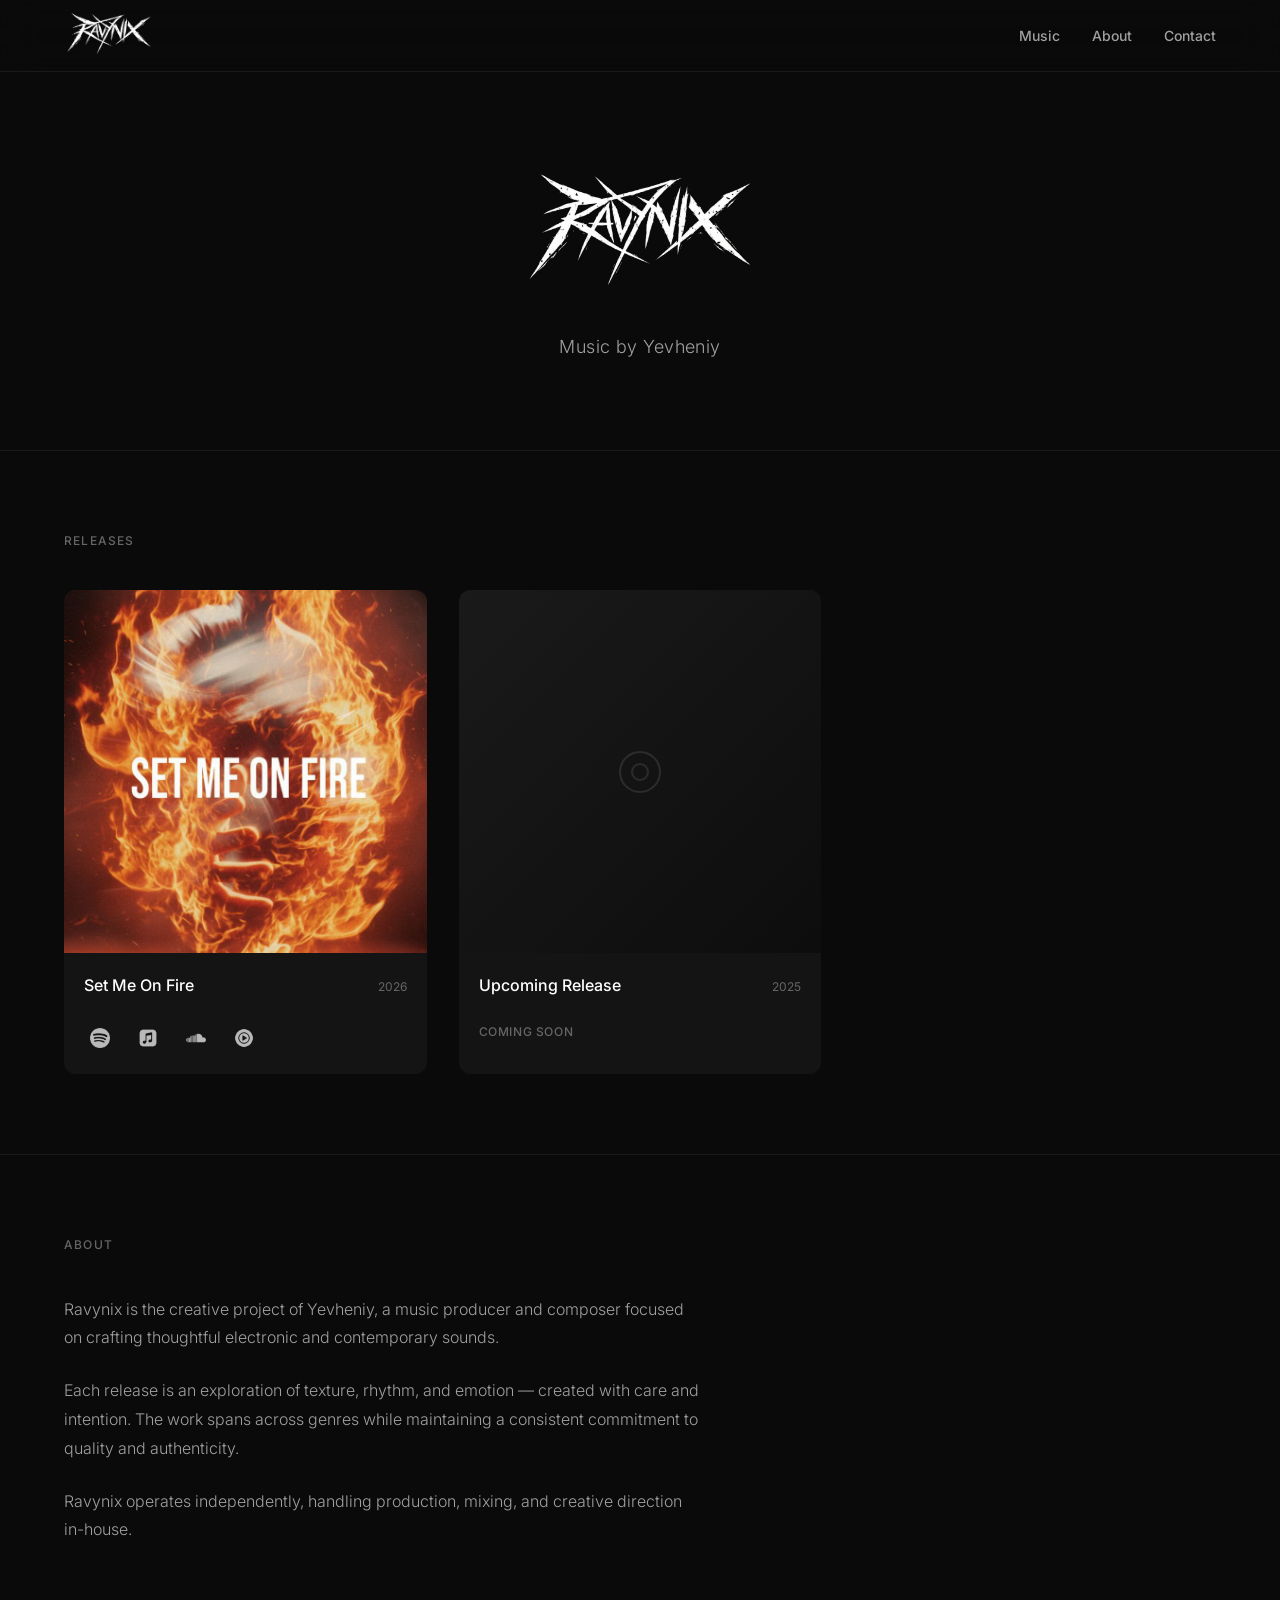
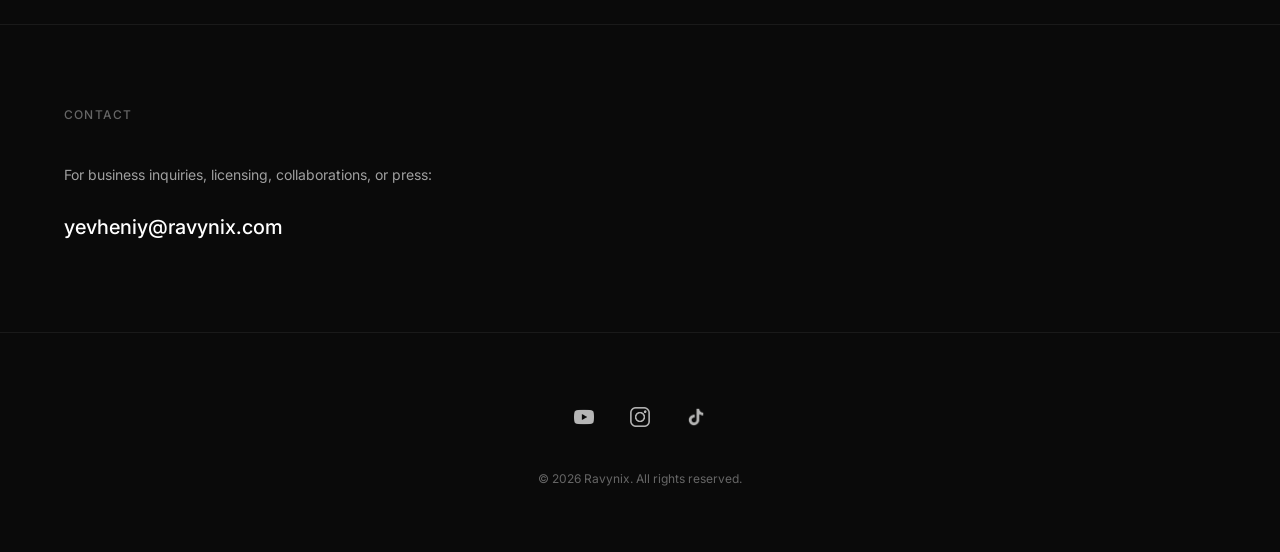
==== index.html @ 34084e1e "initial commit" ====
<!DOCTYPE html>
<html lang="en">
<head>
    <meta charset="UTF-8">
    <meta name="viewport" content="width=device-width, initial-scale=1.0">
    <meta name="description" content="Ravynix — Music by Yevheniy. Explore releases, listen on streaming platforms, and connect for business inquiries.">
    <meta name="keywords" content="Ravynix, Yevheniy, music, artist, electronic, releases">
    <meta name="author" content="Yevheniy">
    
    <!-- Open Graph -->
    <meta property="og:title" content="Ravynix — Music by Yevheniy">
    <meta property="og:description" content="Explore releases and connect for business inquiries.">
    <meta property="og:type" content="website">
    <meta property="og:url" content="https://ravynix.com">
    
    <title>Ravynix — Music by Yevheniy</title>
    
    <link rel="icon" type="image/png" href="assets/images/favicon.png">
    <link rel="stylesheet" href="css/styles.css">
    <link rel="preconnect" href="https://fonts.googleapis.com">
    <link rel="preconnect" href="https://fonts.gstatic.com" crossorigin>
    <link href="https://fonts.googleapis.com/css2?family=Inter:wght@300;400;500;600&display=swap" rel="stylesheet">
</head>
<body>
    <!-- Header -->
    <header class="header">
        <div class="header-container">
            <a href="#" class="logo">
                <img src="assets/images/ravynix-no-bg.png" alt="Ravynix" class="logo-image">
            </a>
            <nav class="nav">
                <ul class="nav-list">
                    <li><a href="#music" class="nav-link">Music</a></li>
                    <li><a href="#about" class="nav-link">About</a></li>
                    <li><a href="#contact" class="nav-link">Contact</a></li>
                </ul>
            </nav>
            <button class="mobile-menu-toggle" aria-label="Toggle menu">
                <span class="menu-icon"></span>
            </button>
        </div>
    </header>

    <!-- Hero Section -->
    <section class="hero">
        <div class="hero-container">
            <img src="assets/images/ravynix-no-bg.png" alt="Ravynix" class="hero-image">
            <p class="hero-tagline">Music by Yevheniy</p>
        </div>
    </section>

    <!-- Music Gallery Section -->
    <section id="music" class="music-section">
        <div class="section-container">
            <h2 class="section-title">Releases</h2>
            <div class="music-grid">
                
                <!-- Song Card: Set Me On Fire -->
                <article class="song-card" data-track="set-me-on-fire">
                    <div class="song-cover">
                        <img src="assets/covers/set-me-on-fire.jpg" alt="Set Me On Fire — Cover Art" loading="lazy">
                        <button class="play-button" aria-label="Play Set Me On Fire">
                            <svg class="play-icon" viewBox="0 0 24 24" fill="currentColor">
                                <path d="M8 5v14l11-7z"/>
                            </svg>
                            <svg class="pause-icon" viewBox="0 0 24 24" fill="currentColor">
                                <path d="M6 19h4V5H6v14zm8-14v14h4V5h-4z"/>
                            </svg>
                        </button>
                    </div>
                    <div class="song-info">
                        <h3 class="song-title">Set Me On Fire</h3>
                        <span class="song-year">2026</span>
                    </div>
                    <!-- Audio Player -->
                    <div class="audio-player" id="player-set-me-on-fire">
                        <audio preload="metadata">
                            <source src="assets/audio/set-me-on-fire.wav" type="audio/wav">
                        </audio>
                        <div class="player-progress">
                            <div class="progress-bar">
                                <div class="progress-filled"></div>
                            </div>
                            <div class="player-time">
                                <span class="time-current">0:00</span>
                                <span class="time-duration">0:00</span>
                            </div>
                        </div>
                        <div class="player-volume">
                            <button class="volume-button" aria-label="Mute">
                                <svg class="volume-icon" viewBox="0 0 24 24" fill="currentColor">
                                    <path d="M3 9v6h4l5 5V4L7 9H3zm13.5 3c0-1.77-1.02-3.29-2.5-4.03v8.05c1.48-.73 2.5-2.25 2.5-4.02zM14 3.23v2.06c2.89.86 5 3.54 5 6.71s-2.11 5.85-5 6.71v2.06c4.01-.91 7-4.49 7-8.77s-2.99-7.86-7-8.77z"/>
                                </svg>
                                <svg class="mute-icon" viewBox="0 0 24 24" fill="currentColor">
                                    <path d="M16.5 12c0-1.77-1.02-3.29-2.5-4.03v2.21l2.45 2.45c.03-.2.05-.41.05-.63zm2.5 0c0 .94-.2 1.82-.54 2.64l1.51 1.51C20.63 14.91 21 13.5 21 12c0-4.28-2.99-7.86-7-8.77v2.06c2.89.86 5 3.54 5 6.71zM4.27 3L3 4.27 7.73 9H3v6h4l5 5v-6.73l4.25 4.25c-.67.52-1.42.93-2.25 1.18v2.06c1.38-.31 2.63-.95 3.69-1.81L19.73 21 21 19.73l-9-9L4.27 3zM12 4L9.91 6.09 12 8.18V4z"/>
                                </svg>
                            </button>
                            <input type="range" class="volume-slider" min="0" max="1" step="0.1" value="1" aria-label="Volume">
                        </div>
                    </div>
                    <div class="song-platforms">
                        <a href="https://open.spotify.com/" class="platform-link" aria-label="Listen on Spotify" title="Spotify" target="_blank" rel="noopener">
                            <img src="assets/icons/spotify.png" alt="Spotify" class="platform-icon">
                        </a>
                        <a href="https://music.apple.com/" class="platform-link" aria-label="Listen on Apple Music" title="Apple Music" target="_blank" rel="noopener">
                            <img src="assets/icons/apple-music.png" alt="Apple Music" class="platform-icon">
                        </a>
                        <a href="https://on.soundcloud.com/y4svm2jHmJtMLqlL8C" class="platform-link" aria-label="Listen on SoundCloud" title="SoundCloud" target="_blank" rel="noopener">
                            <img src="assets/icons/soundcloud.png" alt="SoundCloud" class="platform-icon">
                        </a>
                        <a href="https://music.youtube.com/" class="platform-link" aria-label="Listen on YouTube Music" title="YouTube Music" target="_blank" rel="noopener">
                            <img src="assets/icons/youtube-music.png" alt="YouTube Music" class="platform-icon">
                        </a>
                    </div>
                </article>

                <!-- Placeholder Song Card Template -->
                <article class="song-card">
                    <div class="song-cover">
                        <div class="cover-placeholder">
                            <svg class="placeholder-icon" viewBox="0 0 24 24" fill="none" xmlns="http://www.w3.org/2000/svg">
                                <circle cx="12" cy="12" r="10" stroke="currentColor" stroke-width="1" opacity="0.3"/>
                                <circle cx="12" cy="12" r="4" stroke="currentColor" stroke-width="1" opacity="0.3"/>
                            </svg>
                        </div>
                    </div>
                    <div class="song-info">
                        <h3 class="song-title">Upcoming Release</h3>
                        <span class="song-year">2025</span>
                    </div>
                    <div class="song-platforms">
                        <span class="coming-soon">Coming Soon</span>
                    </div>
                </article>

            </div>
        </div>
    </section>

    <!-- About Section -->
    <section id="about" class="about-section">
        <div class="section-container">
            <h2 class="section-title">About</h2>
            <div class="about-content">
                <p>Ravynix is the creative project of Yevheniy, a music producer and composer focused on crafting thoughtful electronic and contemporary sounds.</p>
                <p>Each release is an exploration of texture, rhythm, and emotion — created with care and intention. The work spans across genres while maintaining a consistent commitment to quality and authenticity.</p>
                <p>Ravynix operates independently, handling production, mixing, and creative direction in-house.</p>
            </div>
        </div>
    </section>

    <!-- Contact Section -->
    <section id="contact" class="contact-section">
        <div class="section-container">
            <h2 class="section-title">Contact</h2>
            <div class="contact-content">
                <p>For business inquiries, licensing, collaborations, or press:</p>
                <a href="mailto:yevheniy@ravynix.com" class="contact-email">yevheniy@ravynix.com</a>
            </div>
        </div>
    </section>

    <!-- Footer -->
    <footer class="footer">
        <div class="footer-container">
            <div class="footer-social">
                <a href="https://www.youtube.com/channel/Ravynix031" class="social-link youtube-link" aria-label="YouTube" title="YouTube" target="_blank" rel="noopener">
                    <img src="assets/icons/youtube.webp" alt="YouTube" class="social-icon">
                </a>
                <a href="https://instagram.com/ravy.nix031" class="social-link" aria-label="Instagram" target="_blank" rel="noopener">
                    <img src="assets/icons/instagram.png" alt="Instagram" class="social-icon">
                </a>
                <a href="https://www.tiktok.com/@ravynix_music?_r=1&_t=ZS-93J6O2OGV7c" class="social-link" aria-label="TikTok" target="_blank" rel="noopener">
                    <img src="assets/icons/tiktok.png" alt="TikTok" class="social-icon">
                </a>
            </div>
            <div class="footer-copyright">
                <p>&copy; 2026 Ravynix. All rights reserved.</p>
            </div>
        </div>
    </footer>

    <script src="js/main.js"></script>
</body>
</html>
---- css/styles.css ----
/* ============================================
   RAVYNIX — Design System & Styles
   ============================================
   
   Visual System:
   - Background: #0a0a0a (near black)
   - Primary Text: #ffffff (white)
   - Secondary Text: #a0a0a0 (muted gray)
   - Accent: #1a1a1a (subtle dark gray)
   - Border: #2a2a2a (soft border)
   - Hover: #333333 (interactive state)
   
   Typography:
   - Font: Inter (Google Fonts)
   - Weights: 300 (light), 400 (regular), 500 (medium), 600 (semibold)
   - Scale: 14px base, 1.6 line height
   
   Spacing:
   - Base unit: 8px
   - Section padding: 80px - 120px vertical
   - Container max-width: 1200px
   
   ============================================ */

/* CSS Custom Properties */
:root {
    /* Colors */
    --color-bg: #0a0a0a;
    --color-bg-elevated: #111111;
    --color-bg-card: #141414;
    --color-border: #2a2a2a;
    --color-border-subtle: #1a1a1a;
    
    --color-text-primary: #ffffff;
    --color-text-secondary: #a0a0a0;
    --color-text-tertiary: #666666;
    
    --color-accent: #888888;
    --color-hover: #333333;
    
    /* Typography */
    --font-family: 'Inter', -apple-system, BlinkMacSystemFont, 'Segoe UI', Roboto, sans-serif;
    --font-size-xs: 0.75rem;    /* 12px */
    --font-size-sm: 0.875rem;   /* 14px */
    --font-size-base: 1rem;     /* 16px */
    --font-size-lg: 1.125rem;   /* 18px */
    --font-size-xl: 1.25rem;    /* 20px */
    --font-size-2xl: 1.5rem;    /* 24px */
    --font-size-3xl: 2rem;      /* 32px */
    --font-size-4xl: 2.5rem;    /* 40px */
    --font-size-5xl: 3rem;      /* 48px */
    
    --font-weight-light: 300;
    --font-weight-regular: 400;
    --font-weight-medium: 500;
    --font-weight-semibold: 600;
    
    --line-height-tight: 1.2;
    --line-height-base: 1.6;
    --line-height-relaxed: 1.8;
    
    /* Spacing */
    --space-1: 0.25rem;   /* 4px */
    --space-2: 0.5rem;    /* 8px */
    --space-3: 0.75rem;   /* 12px */
    --space-4: 1rem;      /* 16px */
    --space-5: 1.25rem;   /* 20px */
    --space-6: 1.5rem;    /* 24px */
    --space-8: 2rem;      /* 32px */
    --space-10: 2.5rem;   /* 40px */
    --space-12: 3rem;     /* 48px */
    --space-16: 4rem;     /* 64px */
    --space-20: 5rem;     /* 80px */
    --space-24: 6rem;     /* 96px */
    --space-32: 8rem;     /* 128px */
    
    /* Layout */
    --container-max: 1200px;
    --container-padding: var(--space-6);
    
    /* Effects */
    --transition-fast: 150ms ease;
    --transition-base: 250ms ease;
    --transition-slow: 400ms ease;
    
    --radius-sm: 4px;
    --radius-md: 8px;
    --radius-lg: 12px;
    
    /* Header */
    --header-height: 72px;
}

/* Reset & Base */
*, *::before, *::after {
    box-sizing: border-box;
    margin: 0;
    padding: 0;
}

html {
    font-size: 16px;
    scroll-behavior: smooth;
    -webkit-font-smoothing: antialiased;
    -moz-osx-font-smoothing: grayscale;
}

body {
    font-family: var(--font-family);
    font-size: var(--font-size-base);
    font-weight: var(--font-weight-regular);
    line-height: var(--line-height-base);
    color: var(--color-text-primary);
    background-color: var(--color-bg);
    min-height: 100vh;
    overflow-x: hidden;
    -webkit-text-size-adjust: 100%;
    -webkit-tap-highlight-color: transparent;
}

img {
    max-width: 100%;
    height: auto;
    display: block;
}

a {
    color: inherit;
    text-decoration: none;
}

ul, ol {
    list-style: none;
}

button {
    font-family: inherit;
    font-size: inherit;
    cursor: pointer;
    border: none;
    background: none;
}

/* Container */
.section-container,
.header-container,
.footer-container {
    max-width: var(--container-max);
    margin: 0 auto;
    padding-left: var(--container-padding);
    padding-right: var(--container-padding);
}

/* ============================================
   HEADER
   ============================================ */
.header {
    position: fixed;
    top: 0;
    left: 0;
    right: 0;
    height: var(--header-height);
    background-color: rgba(10, 10, 10, 0.9);
    backdrop-filter: blur(20px);
    -webkit-backdrop-filter: blur(20px);
    border-bottom: 1px solid var(--color-border-subtle);
    z-index: 1000;
}

.header-container {
    display: flex;
    align-items: center;
    justify-content: space-between;
    height: 100%;
}

.logo {
    display: flex;
    align-items: center;
}

.logo-image {
    height: 56px;
    width: auto;
    object-fit: contain;
    transition: opacity var(--transition-fast);
}

.logo:hover .logo-image {
    opacity: 0.8;
}

.nav-list {
    display: flex;
    align-items: center;
    gap: var(--space-8);
}

.nav-link {
    font-size: var(--font-size-sm);
    font-weight: var(--font-weight-medium);
    color: var(--color-text-secondary);
    transition: color var(--transition-fast);
    padding: var(--space-2) 0;
}

.nav-link:hover {
    color: var(--color-text-primary);
}

/* Mobile Menu Toggle */
.mobile-menu-toggle {
    display: none;
    width: 40px;
    height: 40px;
    align-items: center;
    justify-content: center;
}

.menu-icon {
    width: 20px;
    height: 2px;
    background-color: var(--color-text-primary);
    position: relative;
}

.menu-icon::before,
.menu-icon::after {
    content: '';
    position: absolute;
    width: 20px;
    height: 2px;
    background-color: var(--color-text-primary);
    left: 0;
}

.menu-icon::before {
    top: -6px;
}

.menu-icon::after {
    top: 6px;
}

.menu-icon,
.menu-icon::before,
.menu-icon::after {
    transition: all var(--transition-fast);
}

/* ============================================
   HERO SECTION
   ============================================ */
.hero {
    min-height: 50vh;
    display: flex;
    align-items: center;
    justify-content: center;
    padding-top: calc(var(--header-height) + var(--space-16));
    padding-bottom: var(--space-16);
}

.hero-container {
    text-align: center;
    max-width: 600px;
}

.hero-image {
    max-width: 238px;
    height: auto;
    display: block;
    margin: 0 auto var(--space-6);
}

.hero-title {
    font-size: clamp(var(--font-size-4xl), 8vw, var(--font-size-5xl));
    font-weight: var(--font-weight-semibold);
    letter-spacing: -0.03em;
    color: var(--color-text-primary);
    margin-bottom: var(--space-4);
}

.hero-tagline {
    font-size: var(--font-size-lg);
    font-weight: var(--font-weight-light);
    color: var(--color-text-secondary);
    letter-spacing: 0.02em;
}

/* ============================================
   SECTION COMMON STYLES
   ============================================ */
.section-title {
    font-size: var(--font-size-xs);
    font-weight: var(--font-weight-medium);
    text-transform: uppercase;
    letter-spacing: 0.1em;
    color: var(--color-text-tertiary);
    margin-bottom: var(--space-10);
}

/* ============================================
   MUSIC GALLERY SECTION
   ============================================ */
.music-section {
    padding: var(--space-20) 0;
    border-top: 1px solid var(--color-border-subtle);
}

.music-grid {
    display: grid;
    grid-template-columns: repeat(auto-fill, minmax(280px, 1fr));
    gap: var(--space-8);
}

/* Song Card */
.song-card {
    background-color: var(--color-bg-card);
    border-radius: var(--radius-lg);
    overflow: hidden;
    transition: background-color var(--transition-base), transform var(--transition-base);
}

.song-card:hover {
    background-color: var(--color-bg-elevated);
    transform: translateY(-2px);
}

.song-card:hover .song-cover img {
    transform: scale(1.02);
}

/* Cover Placeholder */
.cover-placeholder {
    width: 100%;
    height: 100%;
    display: flex;
    align-items: center;
    justify-content: center;
    background: linear-gradient(135deg, #1a1a1a 0%, #0d0d0d 100%);
}

.placeholder-icon {
    width: 48px;
    height: 48px;
    color: var(--color-text-tertiary);
}

/* Song Info */
.song-info {
    padding: var(--space-5) var(--space-5) var(--space-3);
    display: flex;
    align-items: baseline;
    justify-content: space-between;
    gap: var(--space-3);
}

.song-title {
    font-size: var(--font-size-base);
    font-weight: var(--font-weight-medium);
    color: var(--color-text-primary);
    white-space: nowrap;
    overflow: hidden;
    text-overflow: ellipsis;
}

.song-year {
    font-size: var(--font-size-xs);
    font-weight: var(--font-weight-regular);
    color: var(--color-text-tertiary);
    flex-shrink: 0;
}

/* Play Button on Cover */
.song-cover {
    aspect-ratio: 1;
    overflow: hidden;
    background-color: var(--color-bg-elevated);
    position: relative;
}

.song-cover img {
    width: 100%;
    height: 100%;
    object-fit: cover;
    transition: transform var(--transition-slow);
}

.play-button {
    position: absolute;
    top: 50%;
    left: 50%;
    transform: translate(-50%, -50%);
    width: 56px;
    height: 56px;
    border-radius: 50%;
    background-color: rgba(255, 255, 255, 0.95);
    color: var(--color-bg);
    display: flex;
    align-items: center;
    justify-content: center;
    opacity: 0;
    transition: opacity var(--transition-base), transform var(--transition-base);
    cursor: pointer;
    border: none;
    z-index: 10;
}

.song-card:hover .play-button,
.song-card.is-playing .play-button {
    opacity: 1;
}

.play-button:hover {
    transform: translate(-50%, -50%) scale(1.1);
}

.play-button:active {
    transform: translate(-50%, -50%) scale(0.95);
}

.play-icon,
.pause-icon {
    width: 28px;
    height: 28px;
}

.play-icon {
    margin-left: 3px;
}

.pause-icon {
    display: none;
}

.song-card.is-playing .play-icon {
    display: none;
}

.song-card.is-playing .pause-icon {
    display: block;
}

/* Audio Player */
.audio-player {
    padding: 0 var(--space-5) var(--space-3);
    display: none;
}

.song-card.is-playing .audio-player,
.song-card.has-played .audio-player {
    display: block;
}

.player-progress {
    margin-bottom: var(--space-2);
}

.progress-bar {
    width: 100%;
    height: 4px;
    background-color: var(--color-border);
    border-radius: 2px;
    cursor: pointer;
    position: relative;
    overflow: hidden;
}

.progress-filled {
    height: 100%;
    background-color: var(--color-text-primary);
    width: 0%;
    border-radius: 2px;
    transition: width 0.1s linear;
}

.progress-bar:hover .progress-filled {
    background-color: #fff;
}

.player-time {
    display: flex;
    justify-content: space-between;
    margin-top: var(--space-2);
}

.time-current,
.time-duration {
    font-size: var(--font-size-xs);
    color: var(--color-text-tertiary);
    font-variant-numeric: tabular-nums;
}

.player-volume {
    display: flex;
    align-items: center;
    gap: var(--space-2);
}

.volume-button {
    width: 28px;
    height: 28px;
    display: flex;
    align-items: center;
    justify-content: center;
    color: var(--color-text-secondary);
    cursor: pointer;
    border: none;
    background: none;
    padding: 0;
    transition: color var(--transition-fast);
}

.volume-button:hover {
    color: var(--color-text-primary);
}

.volume-icon,
.mute-icon {
    width: 18px;
    height: 18px;
}

.mute-icon {
    display: none;
}

.volume-button.is-muted .volume-icon {
    display: none;
}

.volume-button.is-muted .mute-icon {
    display: block;
}

.volume-slider {
    width: 60px;
    height: 4px;
    -webkit-appearance: none;
    appearance: none;
    background: var(--color-border);
    border-radius: 2px;
    cursor: pointer;
}

.volume-slider::-webkit-slider-thumb {
    -webkit-appearance: none;
    appearance: none;
    width: 12px;
    height: 12px;
    background: var(--color-text-primary);
    border-radius: 50%;
    cursor: pointer;
    transition: transform var(--transition-fast);
}

.volume-slider::-webkit-slider-thumb:hover {
    transform: scale(1.2);
}

.volume-slider::-moz-range-thumb {
    width: 12px;
    height: 12px;
    background: var(--color-text-primary);
    border-radius: 50%;
    cursor: pointer;
    border: none;
}

/* Song Platforms */
.song-platforms {
    padding: var(--space-3) var(--space-5) var(--space-5);
    display: flex;
    align-items: center;
    gap: var(--space-4);
}

.platform-link {
    display: flex;
    align-items: center;
    justify-content: center;
    width: 32px;
    height: 32px;
    border-radius: var(--radius-sm);
    transition: background-color var(--transition-fast);
}

.platform-link:hover {
    background-color: var(--color-hover);
}

.platform-icon {
    width: 20px;
    height: 20px;
    object-fit: contain;
    object-position: center;
    opacity: 0.7;
    transition: opacity var(--transition-fast);
}

.platform-link:hover .platform-icon {
    opacity: 1;
}

.coming-soon {
    font-size: var(--font-size-xs);
    font-weight: var(--font-weight-medium);
    color: var(--color-text-tertiary);
    text-transform: uppercase;
    letter-spacing: 0.05em;
}

/* ============================================
   ABOUT SECTION
   ============================================ */
.about-section {
    padding: var(--space-20) 0;
    border-top: 1px solid var(--color-border-subtle);
}

.about-content {
    max-width: 640px;
}

.about-content p {
    font-size: var(--font-size-base);
    font-weight: var(--font-weight-light);
    color: var(--color-text-secondary);
    line-height: var(--line-height-relaxed);
    margin-bottom: var(--space-6);
}

.about-content p:last-child {
    margin-bottom: 0;
}

/* ============================================
   CONTACT SECTION
   ============================================ */
.contact-section {
    padding: var(--space-20) 0;
    border-top: 1px solid var(--color-border-subtle);
}

.contact-content p {
    font-size: var(--font-size-sm);
    color: var(--color-text-secondary);
    margin-bottom: var(--space-4);
}

.contact-email {
    display: inline-block;
    font-size: var(--font-size-xl);
    font-weight: var(--font-weight-medium);
    color: var(--color-text-primary);
    padding: var(--space-2) 0;
    border-bottom: 1px solid transparent;
    transition: border-color var(--transition-fast);
}

.contact-email:hover {
    border-bottom-color: var(--color-text-primary);
}

/* ============================================
   FOOTER
   ============================================ */
.footer {
    padding: var(--space-16) 0;
    border-top: 1px solid var(--color-border-subtle);
}

.footer-container {
    display: flex;
    flex-direction: column;
    align-items: center;
    gap: var(--space-8);
}

.footer-social {
    display: flex;
    align-items: center;
    gap: var(--space-4);
}

.social-link {
    display: flex;
    align-items: center;
    justify-content: center;
    width: 40px;
    height: 40px;
    border-radius: var(--radius-md);
    transition: background-color var(--transition-fast);
}

.social-link:hover:not([data-disabled]) {
    background-color: var(--color-hover);
}

.social-link[data-disabled] {
    cursor: not-allowed;
    opacity: 0.5;
}

.social-icon {
    width: 20px;
    height: 20px;
    object-fit: contain;
    object-position: center;
    opacity: 0.7;
    transition: opacity var(--transition-fast);
}

.social-link:hover:not([data-disabled]) .social-icon {
    opacity: 1;
}

.footer-copyright p {
    font-size: var(--font-size-xs);
    color: var(--color-text-tertiary);
}

/* ============================================
   RESPONSIVE DESIGN
   ============================================ */

/* Tablet */
@media (max-width: 768px) {
    :root {
        --container-padding: var(--space-5);
        --header-height: 64px;
    }
    
    /* Mobile Navigation */
    .nav {
        position: fixed;
        top: var(--header-height);
        left: 0;
        right: 0;
        height: calc(100vh - var(--header-height));
        background-color: var(--color-bg);
        display: flex;
        flex-direction: column;
        align-items: center;
        justify-content: center;
        opacity: 0;
        visibility: hidden;
        transition: opacity var(--transition-base), visibility var(--transition-base);
        z-index: 100;
        overflow-y: auto;
        border-top: 1px solid var(--color-border-subtle);
    }
    
    .nav.is-open {
        opacity: 1;
        visibility: visible;
    }
    
    .nav-list {
        flex-direction: column;
        align-items: center;
        gap: var(--space-8);
    }
    
    .nav-link {
        font-size: var(--font-size-2xl);
        font-weight: var(--font-weight-medium);
        padding: var(--space-3) var(--space-6);
    }
    
    .mobile-menu-toggle {
        display: flex;
    }
    
    /* Hamburger animation */
    .mobile-menu-toggle.is-active .menu-icon {
        background-color: transparent;
    }
    
    .mobile-menu-toggle.is-active .menu-icon::before {
        top: 0;
        transform: rotate(45deg);
    }
    
    .mobile-menu-toggle.is-active .menu-icon::after {
        top: 0;
        transform: rotate(-45deg);
    }
    
    .logo-image {
        height: 44px;
    }
    
    .hero {
        min-height: 35vh;
        padding-top: calc(var(--header-height) + var(--space-10));
        padding-bottom: var(--space-10);
    }
    
    .hero-title {
        font-size: var(--font-size-3xl);
    }
    
    .music-section,
    .about-section,
    .contact-section {
        padding: var(--space-12) 0;
    }
    
    .music-grid {
        grid-template-columns: repeat(2, 1fr);
        gap: var(--space-4);
    }
    
    .song-info {
        padding: var(--space-4) var(--space-4) var(--space-2);
    }
    
    .song-title {
        font-size: var(--font-size-sm);
    }
    
    .song-platforms {
        padding: var(--space-2) var(--space-4) var(--space-4);
        gap: var(--space-2);
    }
    
    .platform-link {
        width: 36px;
        height: 36px;
    }
    
    .platform-icon {
        width: 16px;
        height: 16px;
    }
    
    .about-content p {
        font-size: var(--font-size-sm);
    }
    
    .contact-email {
        font-size: var(--font-size-lg);
        word-break: break-all;
    }
    
    .footer {
        padding: var(--space-10) 0;
    }
    
    .social-link {
        width: 44px;
        height: 44px;
    }
    
    /* Audio player tablet */
    .play-button {
        opacity: 1;
        width: 48px;
        height: 48px;
    }
    
    .play-icon,
    .pause-icon {
        width: 24px;
        height: 24px;
    }
    
    .audio-player {
        padding: 0 var(--space-4) var(--space-3);
    }
    
    .player-volume {
        display: none;
    }
}

/* Mobile Small */
@media (max-width: 480px) {
    :root {
        --container-padding: var(--space-4);
    }
    
    .hero {
        min-height: 30vh;
        padding-top: calc(var(--header-height) + var(--space-8));
        padding-bottom: var(--space-8);
    }
    
    .hero-title {
        font-size: var(--font-size-2xl);
    }
    
    .hero-tagline {
        font-size: var(--font-size-sm);
    }
    
    .music-grid {
        grid-template-columns: 1fr;
        gap: var(--space-5);
    }
    
    .song-info {
        padding: var(--space-5) var(--space-5) var(--space-3);
    }
    
    .song-title {
        font-size: var(--font-size-base);
    }
    
    .song-platforms {
        padding: var(--space-3) var(--space-5) var(--space-5);
        gap: var(--space-3);
    }
    
    .platform-link {
        width: 44px;
        height: 44px;
    }
    
    .platform-icon {
        width: 20px;
        height: 20px;
    }
    
    .section-title {
        margin-bottom: var(--space-6);
    }
    
    .about-content p {
        font-size: var(--font-size-base);
    }
    
    .contact-email {
        font-size: var(--font-size-base);
    }
}

/* Touch device optimizations */
@media (hover: none) and (pointer: coarse) {
    .song-card:hover {
        transform: none;
        background-color: var(--color-bg-card);
    }
    
    .song-card:active {
        background-color: var(--color-bg-elevated);
    }
    
    .song-card:hover .song-cover img {
        transform: none;
    }
    
    .platform-link:hover {
        background-color: transparent;
    }
    
    .platform-link:active {
        background-color: var(--color-hover);
    }
    
    .platform-link:hover .platform-icon {
        fill: var(--color-text-secondary);
    }
    
    .platform-link:active .platform-icon {
        fill: var(--color-text-primary);
    }
    
    .social-link:hover {
        background-color: transparent;
    }
    
    .social-link:active {
        background-color: var(--color-hover);
    }
    
    .nav-link:hover {
        color: var(--color-text-secondary);
    }
    
    .nav-link:active {
        color: var(--color-text-primary);
    }
}

/* ============================================
   UTILITY CLASSES
   ============================================ */
.visually-hidden {
    position: absolute;
    width: 1px;
    height: 1px;
    padding: 0;
    margin: -1px;
    overflow: hidden;
    clip: rect(0, 0, 0, 0);
    white-space: nowrap;
    border: 0;
}

/* Smooth scroll offset for fixed header */
html {
    scroll-padding-top: calc(var(--header-height) + var(--space-8));
}

/* Prevent horizontal scroll on mobile */
html, body {
    max-width: 100%;
}

/* Selection color */
::selection {
    background-color: rgba(255, 255, 255, 0.15);
    color: var(--color-text-primary);
}

/* Focus styles for accessibility */
:focus-visible {
    outline: 2px solid var(--color-accent);
    outline-offset: 2px;
}

/* Reduced motion preference */
@media (prefers-reduced-motion: reduce) {
    *, *::before, *::after {
        animation-duration: 0.01ms !important;
        animation-iteration-count: 1 !important;
        transition-duration: 0.01ms !important;
    }
    
    html {
        scroll-behavior: auto;
    }
}
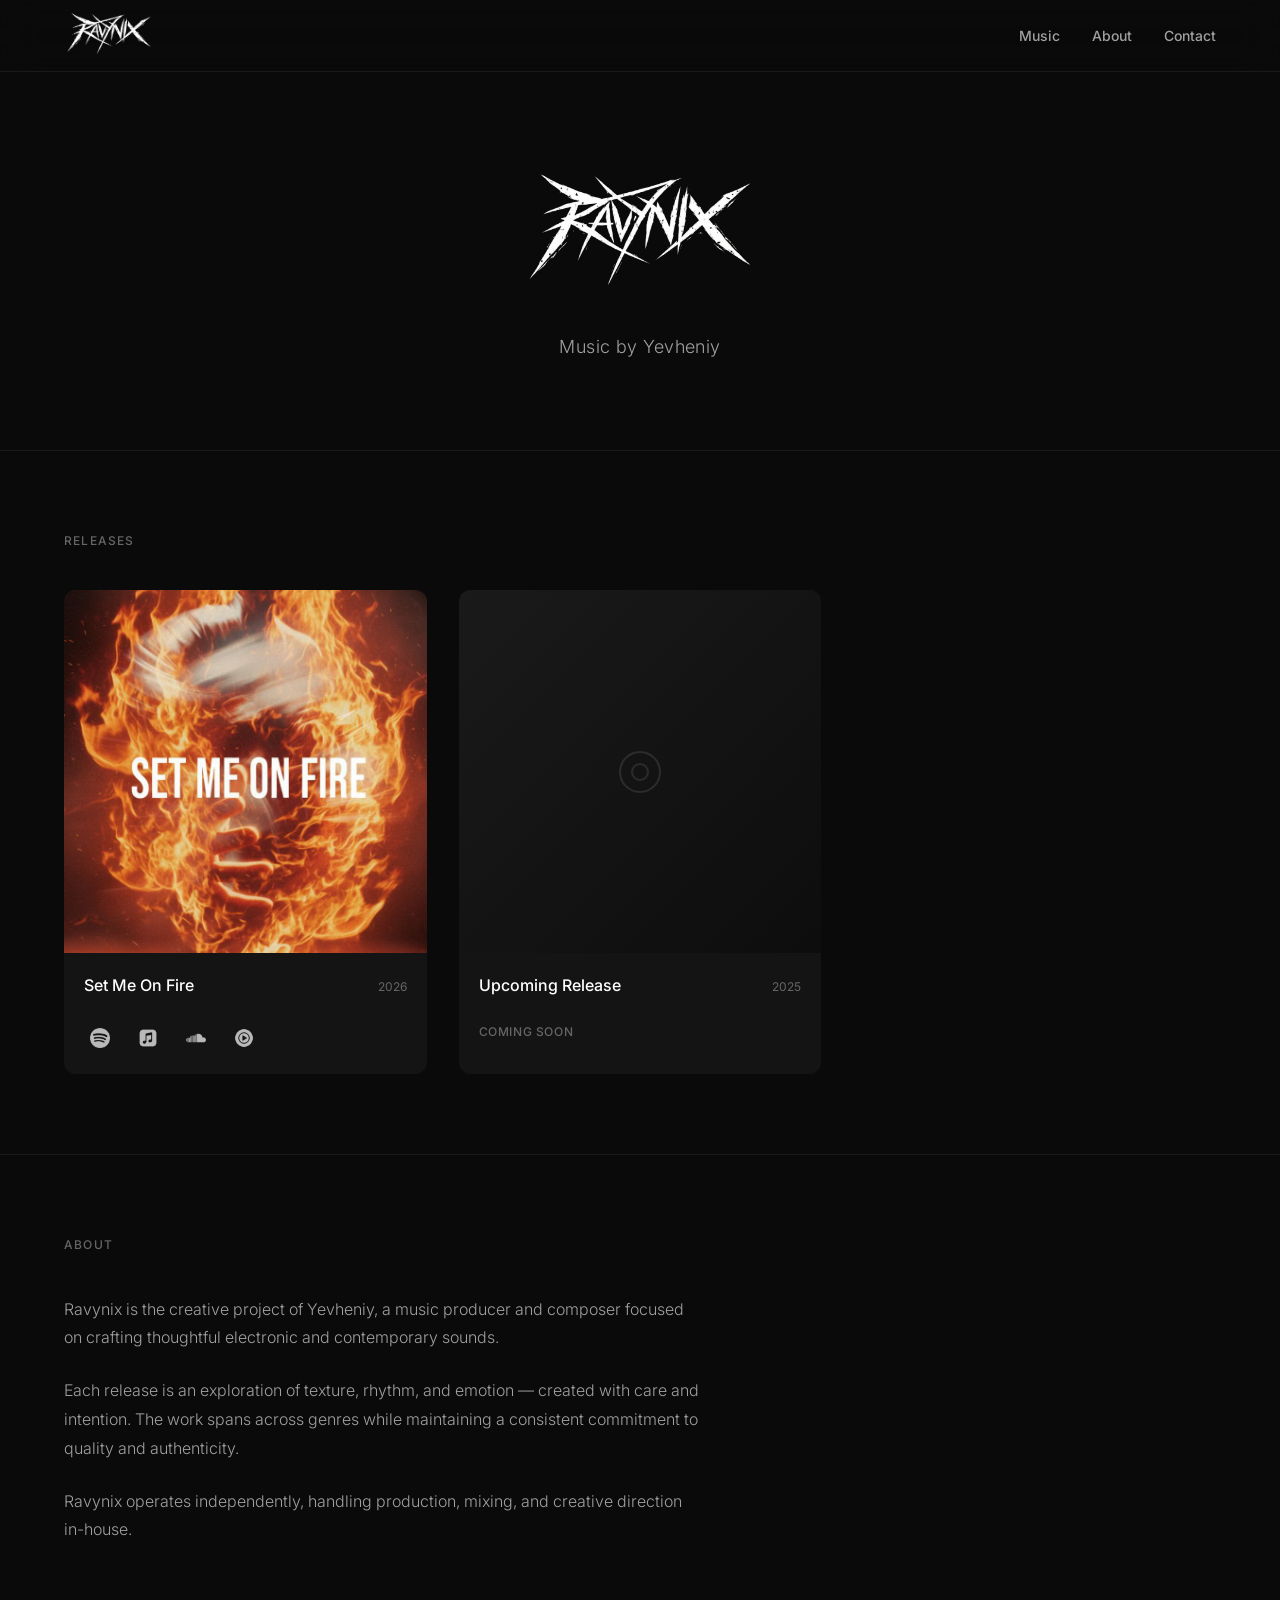
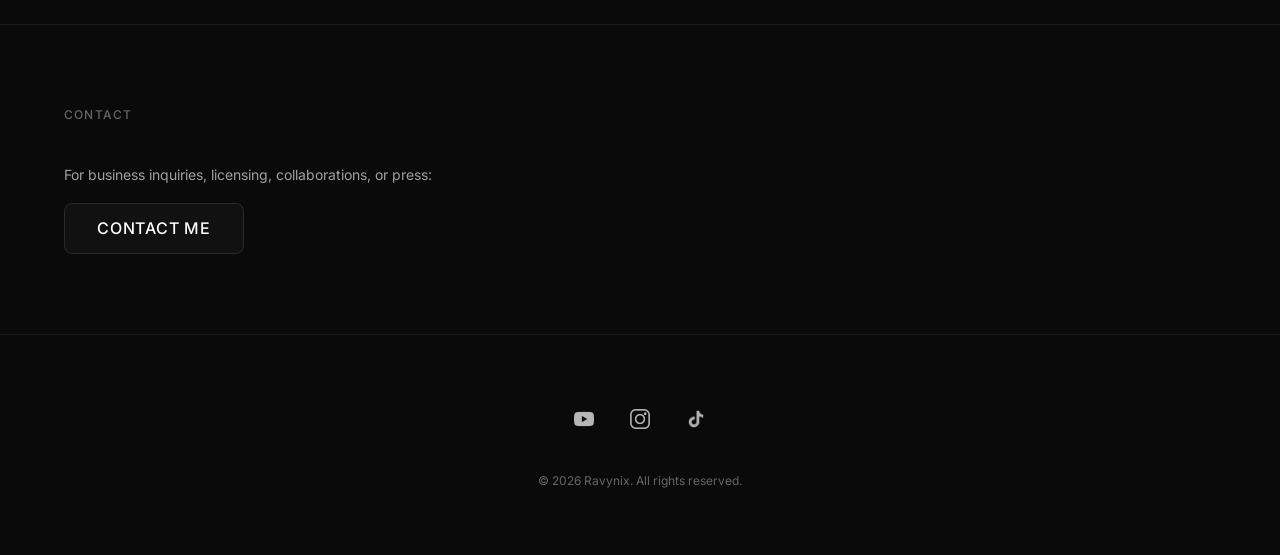
==== commit 1316e001: "new contact button" ====
--- a/index.html
+++ b/index.html
@@ -155,7 +155,7 @@
             <h2 class="section-title">Contact</h2>
             <div class="contact-content">
                 <p>For business inquiries, licensing, collaborations, or press:</p>
-                <a href="mailto:yevheniy@ravynix.com" class="contact-email">yevheniy@ravynix.com</a>
+                <a href="mailto:ravynix@gmail.com" class="contact-button">Contact Me</a>
             </div>
         </div>
     </section>
--- a/css/styles.css
+++ b/css/styles.css
@@ -648,18 +648,26 @@
     margin-bottom: var(--space-4);
 }
 
-.contact-email {
-    display: inline-block;
-    font-size: var(--font-size-xl);
+.contact-button {
+    display: inline-flex;
+    align-items: center;
+    justify-content: center;
+    padding: var(--space-3) var(--space-8);
+    background-color: var(--color-bg-elevated);
+    color: var(--color-text-primary);
+    border: 1px solid var(--color-border);
+    border-radius: var(--radius-md);
+    font-size: var(--font-size-base);
     font-weight: var(--font-weight-medium);
-    color: var(--color-text-primary);
-    padding: var(--space-2) 0;
-    border-bottom: 1px solid transparent;
-    transition: border-color var(--transition-fast);
-}
-
-.contact-email:hover {
-    border-bottom-color: var(--color-text-primary);
+    transition: all var(--transition-base);
+    text-transform: uppercase;
+    letter-spacing: 0.05em;
+}
+
+.contact-button:hover {
+    background-color: var(--color-hover);
+    border-color: var(--color-text-primary);
+    transform: translateY(-2px);
 }
 
 /* ============================================
@@ -839,10 +847,7 @@
         font-size: var(--font-size-sm);
     }
     
-    .contact-email {
-        font-size: var(--font-size-lg);
-        word-break: break-all;
-    }
+
     
     .footer {
         padding: var(--space-10) 0;
@@ -931,9 +936,7 @@
         font-size: var(--font-size-base);
     }
     
-    .contact-email {
-        font-size: var(--font-size-base);
-    }
+
 }
 
 /* Touch device optimizations */
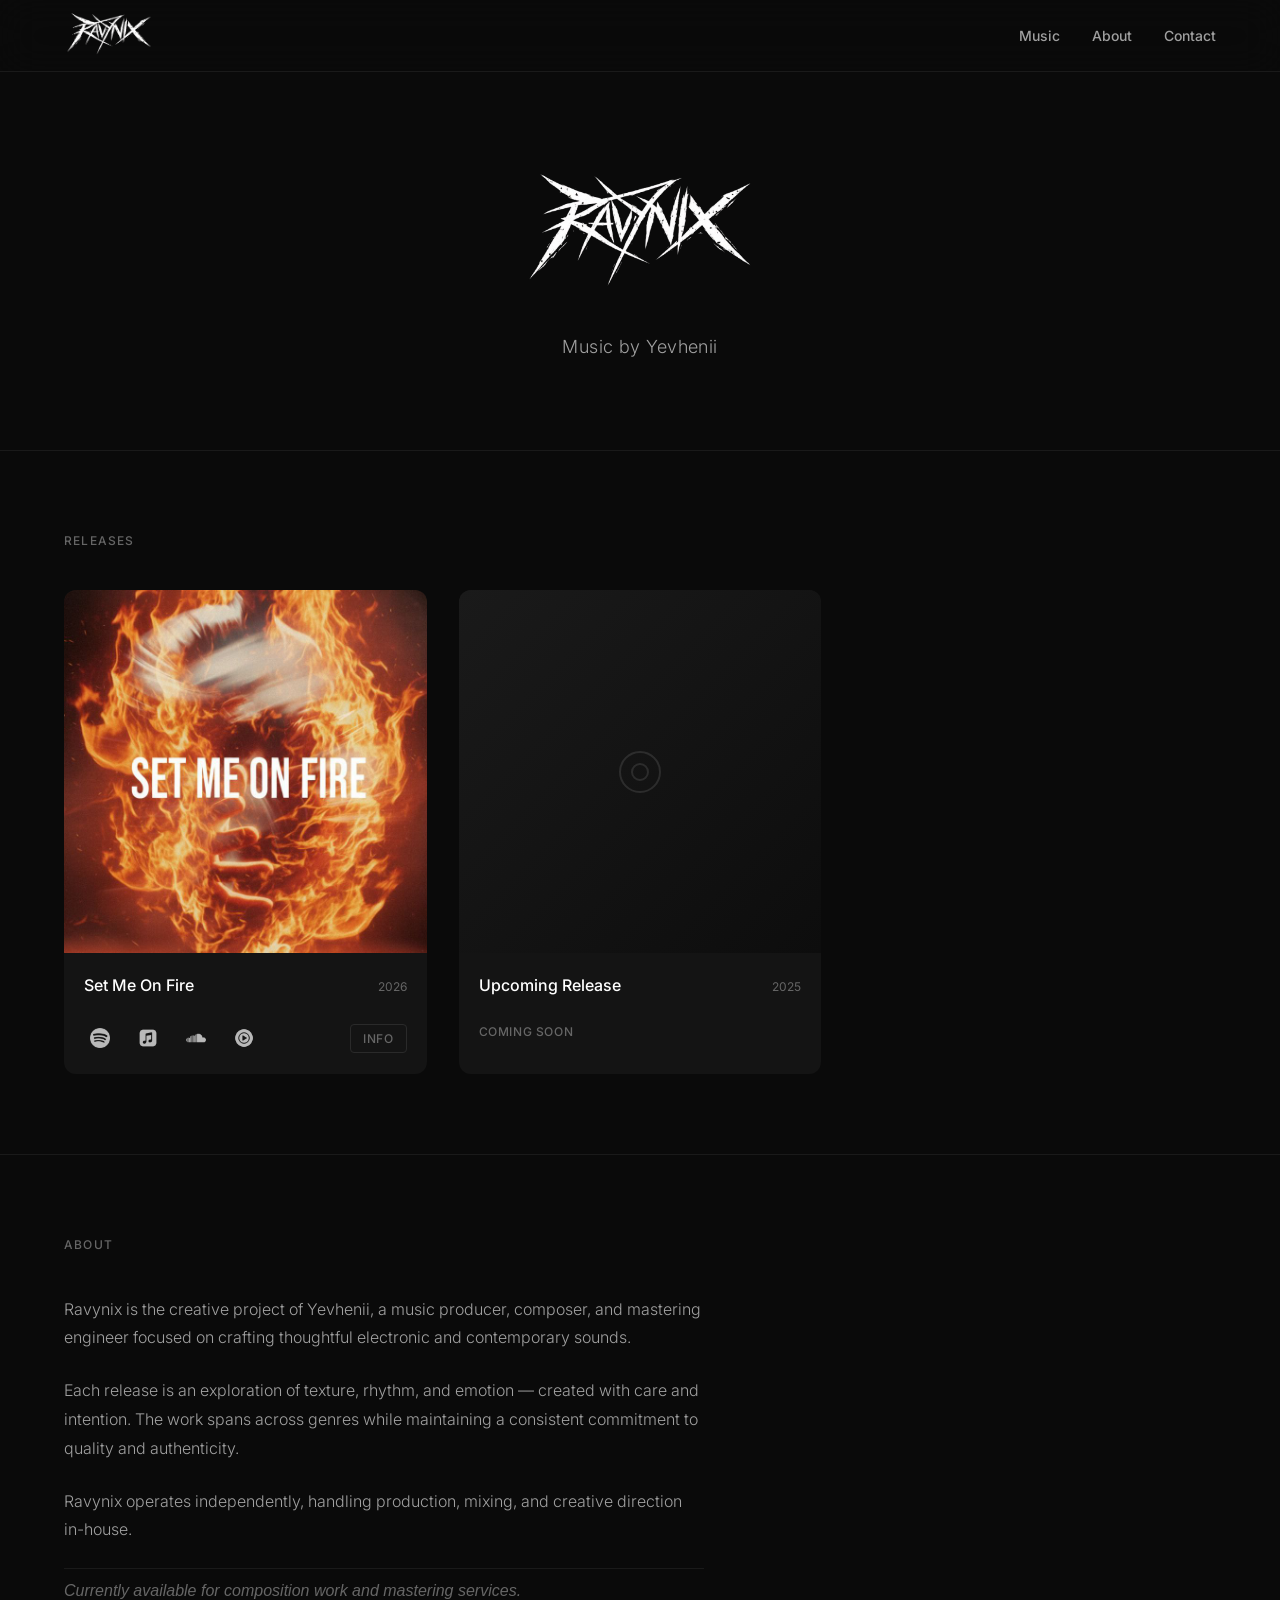
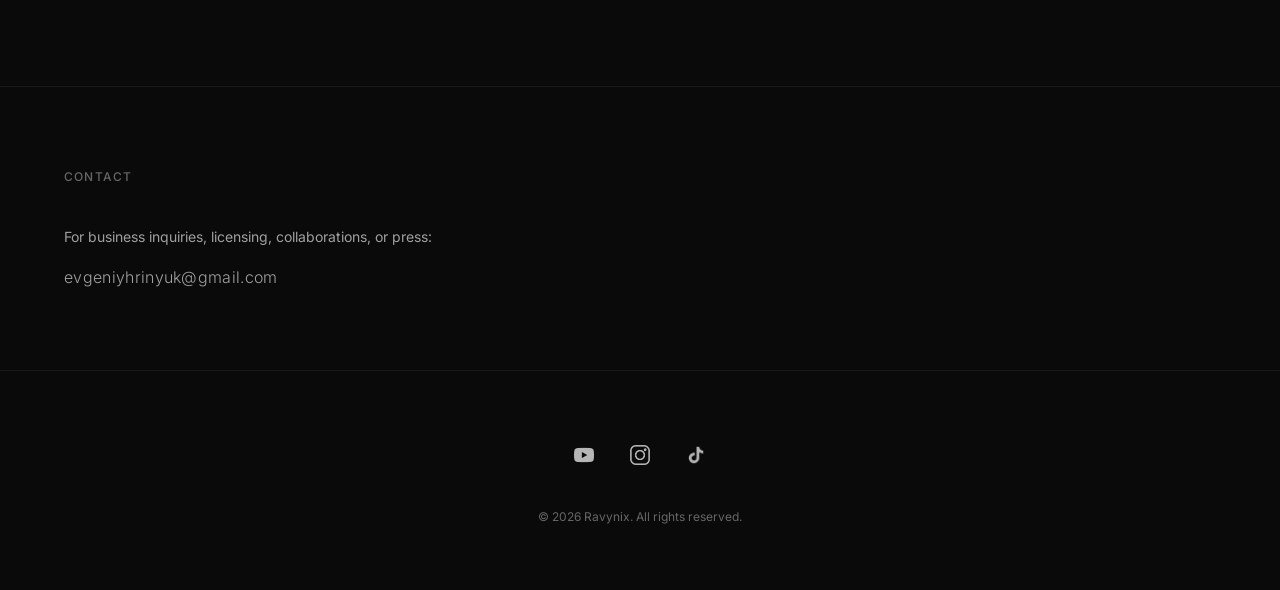
==== commit 48537cef: "Add 'Set Me On Fire' song page and UI improvements Added a dedicated song page for 'Set Me On Fire' " ====
--- a/index.html
+++ b/index.html
@@ -3,17 +3,17 @@
 <head>
     <meta charset="UTF-8">
     <meta name="viewport" content="width=device-width, initial-scale=1.0">
-    <meta name="description" content="Ravynix — Music by Yevheniy. Explore releases, listen on streaming platforms, and connect for business inquiries.">
-    <meta name="keywords" content="Ravynix, Yevheniy, music, artist, electronic, releases">
-    <meta name="author" content="Yevheniy">
+    <meta name="description" content="Ravynix — Music by Yevhenii. Explore releases, listen on streaming platforms, and connect for business inquiries.">
+    <meta name="keywords" content="Ravynix, Yevhenii, music, artist, electronic, releases, composer, mastering">
+    <meta name="author" content="Yevhenii">
     
     <!-- Open Graph -->
-    <meta property="og:title" content="Ravynix — Music by Yevheniy">
-    <meta property="og:description" content="Explore releases and connect for business inquiries.">
+    <meta property="og:title" content="Ravynix — Music by Yevhenii">
+    <meta property="og:description" content="Explore releases and connect for composition, mastering, and business inquiries.">
     <meta property="og:type" content="website">
     <meta property="og:url" content="https://ravynix.com">
     
-    <title>Ravynix — Music by Yevheniy</title>
+    <title>Ravynix — Music by Yevhenii</title>
     
     <link rel="icon" type="image/png" href="assets/images/favicon.png">
     <link rel="stylesheet" href="css/styles.css">
@@ -45,7 +45,7 @@
     <section class="hero">
         <div class="hero-container">
             <img src="assets/images/ravynix-no-bg.png" alt="Ravynix" class="hero-image">
-            <p class="hero-tagline">Music by Yevheniy</p>
+            <p class="hero-tagline">Music by Yevhenii</p>
         </div>
     </section>
 
@@ -111,6 +111,7 @@
                         <a href="https://music.youtube.com/" class="platform-link" aria-label="Listen on YouTube Music" title="YouTube Music" target="_blank" rel="noopener">
                             <img src="assets/icons/youtube-music.png" alt="YouTube Music" class="platform-icon">
                         </a>
+                        <a href="music/set-me-on-fire/" class="info-link" aria-label="Press & Lyrics" title="Press Kit & Lyrics">Info</a>
                     </div>
                 </article>
 
@@ -142,9 +143,10 @@
         <div class="section-container">
             <h2 class="section-title">About</h2>
             <div class="about-content">
-                <p>Ravynix is the creative project of Yevheniy, a music producer and composer focused on crafting thoughtful electronic and contemporary sounds.</p>
+                <p>Ravynix is the creative project of Yevhenii, a music producer, composer, and mastering engineer focused on crafting thoughtful electronic and contemporary sounds.</p>
                 <p>Each release is an exploration of texture, rhythm, and emotion — created with care and intention. The work spans across genres while maintaining a consistent commitment to quality and authenticity.</p>
                 <p>Ravynix operates independently, handling production, mixing, and creative direction in-house.</p>
+                <p class="services-note">Currently available for composition work and mastering services.</p>
             </div>
         </div>
     </section>
@@ -155,7 +157,7 @@
             <h2 class="section-title">Contact</h2>
             <div class="contact-content">
                 <p>For business inquiries, licensing, collaborations, or press:</p>
-                <a href="mailto:ravynix@gmail.com" class="contact-button">Contact Me</a>
+                <a href="mailto:evgeniyhrinyuk@gmail.com" class="contact-email">evgeniyhrinyuk@gmail.com</a>
             </div>
         </div>
     </section>
--- a/css/styles.css
+++ b/css/styles.css
@@ -610,6 +610,25 @@
     letter-spacing: 0.05em;
 }
 
+/* Info Link (for press/lyrics) */
+.info-link {
+    font-size: var(--font-size-xs);
+    font-weight: var(--font-weight-medium);
+    color: var(--color-text-tertiary);
+    text-transform: uppercase;
+    letter-spacing: 0.05em;
+    padding: var(--space-1) var(--space-3);
+    border: 1px solid var(--color-border);
+    border-radius: var(--radius-sm);
+    transition: all var(--transition-fast);
+    margin-left: auto;
+}
+
+.info-link:hover {
+    color: var(--color-text-secondary);
+    border-color: var(--color-text-tertiary);
+}
+
 /* ============================================
    ABOUT SECTION
    ============================================ */
@@ -634,6 +653,15 @@
     margin-bottom: 0;
 }
 
+/* Services availability note */
+.about-content .services-note {
+    color: var(--color-text-tertiary);
+    font-style: italic;
+    padding-top: var(--space-2);
+    border-top: 1px solid var(--color-border-subtle);
+    margin-top: var(--space-6);
+}
+
 /* ============================================
    CONTACT SECTION
    ============================================ */
@@ -648,6 +676,36 @@
     margin-bottom: var(--space-4);
 }
 
+/* Minimalistic email link */
+.contact-email {
+    font-size: var(--font-size-base);
+    font-weight: var(--font-weight-light);
+    color: var(--color-text-secondary);
+    letter-spacing: 0.02em;
+    transition: color var(--transition-fast);
+    position: relative;
+}
+
+.contact-email::after {
+    content: '';
+    position: absolute;
+    bottom: -2px;
+    left: 0;
+    width: 0;
+    height: 1px;
+    background-color: var(--color-text-primary);
+    transition: width var(--transition-base);
+}
+
+.contact-email:hover {
+    color: var(--color-text-primary);
+}
+
+.contact-email:hover::after {
+    width: 100%;
+}
+
+/* Legacy button style (kept for reference) */
 .contact-button {
     display: inline-flex;
     align-items: center;
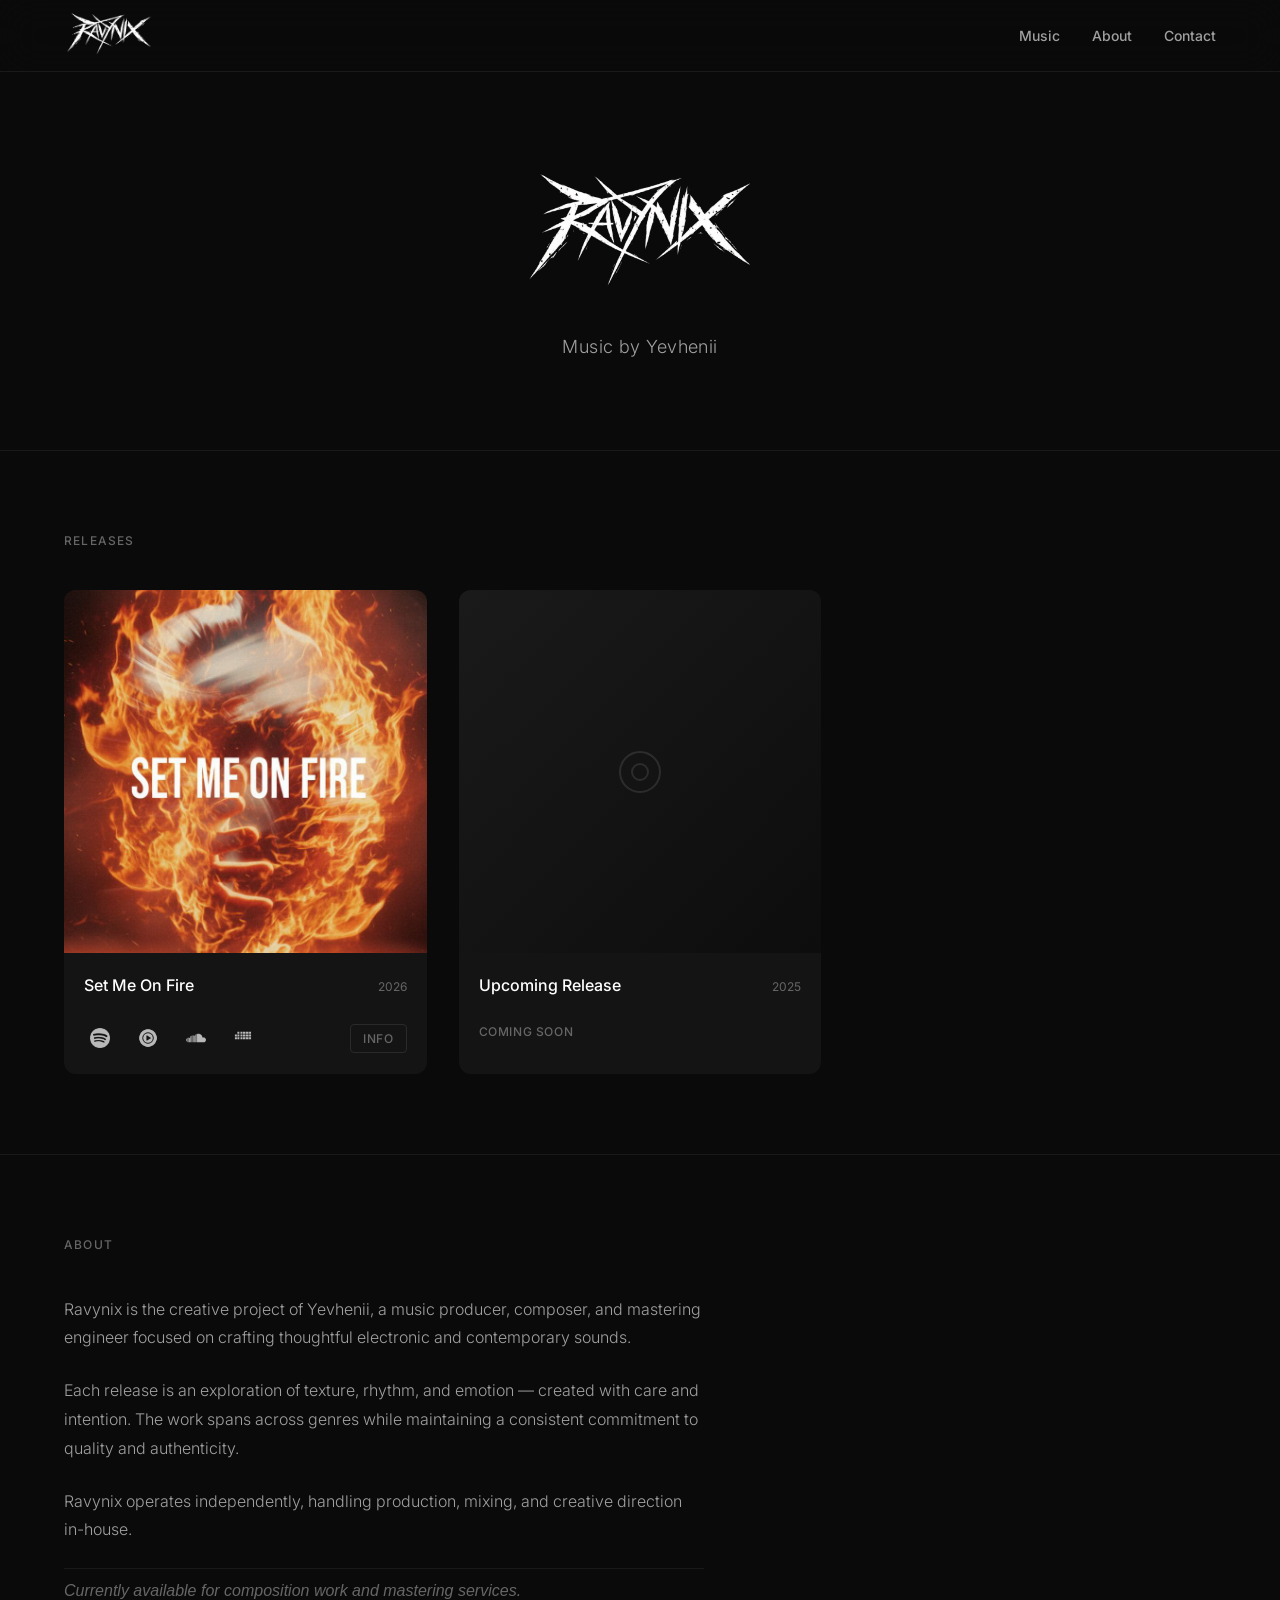
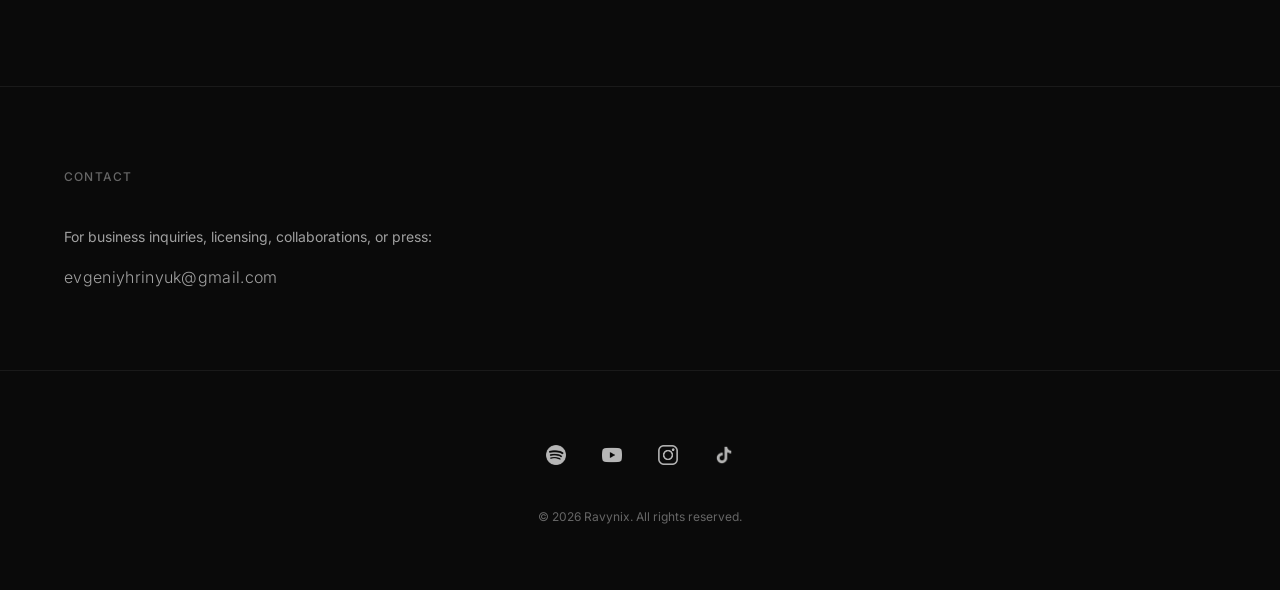
==== commit f668a035: "Add Deezer icon and update platform links Add new assets/icons/deezer.svg and update index.html plat" ====
--- a/index.html
+++ b/index.html
@@ -1,26 +1,30 @@
 <!DOCTYPE html>
 <html lang="en">
+
 <head>
     <meta charset="UTF-8">
     <meta name="viewport" content="width=device-width, initial-scale=1.0">
-    <meta name="description" content="Ravynix — Music by Yevhenii. Explore releases, listen on streaming platforms, and connect for business inquiries.">
+    <meta name="description"
+        content="Ravynix — Music by Yevhenii. Explore releases, listen on streaming platforms, and connect for business inquiries.">
     <meta name="keywords" content="Ravynix, Yevhenii, music, artist, electronic, releases, composer, mastering">
     <meta name="author" content="Yevhenii">
-    
+
     <!-- Open Graph -->
     <meta property="og:title" content="Ravynix — Music by Yevhenii">
-    <meta property="og:description" content="Explore releases and connect for composition, mastering, and business inquiries.">
+    <meta property="og:description"
+        content="Explore releases and connect for composition, mastering, and business inquiries.">
     <meta property="og:type" content="website">
     <meta property="og:url" content="https://ravynix.com">
-    
+
     <title>Ravynix — Music by Yevhenii</title>
-    
+
     <link rel="icon" type="image/png" href="assets/images/favicon.png">
     <link rel="stylesheet" href="css/styles.css">
     <link rel="preconnect" href="https://fonts.googleapis.com">
     <link rel="preconnect" href="https://fonts.gstatic.com" crossorigin>
     <link href="https://fonts.googleapis.com/css2?family=Inter:wght@300;400;500;600&display=swap" rel="stylesheet">
 </head>
+
 <body>
     <!-- Header -->
     <header class="header">
@@ -54,17 +58,17 @@
         <div class="section-container">
             <h2 class="section-title">Releases</h2>
             <div class="music-grid">
-                
+
                 <!-- Song Card: Set Me On Fire -->
                 <article class="song-card" data-track="set-me-on-fire">
                     <div class="song-cover">
                         <img src="assets/covers/set-me-on-fire.jpg" alt="Set Me On Fire — Cover Art" loading="lazy">
                         <button class="play-button" aria-label="Play Set Me On Fire">
                             <svg class="play-icon" viewBox="0 0 24 24" fill="currentColor">
-                                <path d="M8 5v14l11-7z"/>
+                                <path d="M8 5v14l11-7z" />
                             </svg>
                             <svg class="pause-icon" viewBox="0 0 24 24" fill="currentColor">
-                                <path d="M6 19h4V5H6v14zm8-14v14h4V5h-4z"/>
+                                <path d="M6 19h4V5H6v14zm8-14v14h4V5h-4z" />
                             </svg>
                         </button>
                     </div>
@@ -89,29 +93,39 @@
                         <div class="player-volume">
                             <button class="volume-button" aria-label="Mute">
                                 <svg class="volume-icon" viewBox="0 0 24 24" fill="currentColor">
-                                    <path d="M3 9v6h4l5 5V4L7 9H3zm13.5 3c0-1.77-1.02-3.29-2.5-4.03v8.05c1.48-.73 2.5-2.25 2.5-4.02zM14 3.23v2.06c2.89.86 5 3.54 5 6.71s-2.11 5.85-5 6.71v2.06c4.01-.91 7-4.49 7-8.77s-2.99-7.86-7-8.77z"/>
+                                    <path
+                                        d="M3 9v6h4l5 5V4L7 9H3zm13.5 3c0-1.77-1.02-3.29-2.5-4.03v8.05c1.48-.73 2.5-2.25 2.5-4.02zM14 3.23v2.06c2.89.86 5 3.54 5 6.71s-2.11 5.85-5 6.71v2.06c4.01-.91 7-4.49 7-8.77s-2.99-7.86-7-8.77z" />
                                 </svg>
                                 <svg class="mute-icon" viewBox="0 0 24 24" fill="currentColor">
-                                    <path d="M16.5 12c0-1.77-1.02-3.29-2.5-4.03v2.21l2.45 2.45c.03-.2.05-.41.05-.63zm2.5 0c0 .94-.2 1.82-.54 2.64l1.51 1.51C20.63 14.91 21 13.5 21 12c0-4.28-2.99-7.86-7-8.77v2.06c2.89.86 5 3.54 5 6.71zM4.27 3L3 4.27 7.73 9H3v6h4l5 5v-6.73l4.25 4.25c-.67.52-1.42.93-2.25 1.18v2.06c1.38-.31 2.63-.95 3.69-1.81L19.73 21 21 19.73l-9-9L4.27 3zM12 4L9.91 6.09 12 8.18V4z"/>
+                                    <path
+                                        d="M16.5 12c0-1.77-1.02-3.29-2.5-4.03v2.21l2.45 2.45c.03-.2.05-.41.05-.63zm2.5 0c0 .94-.2 1.82-.54 2.64l1.51 1.51C20.63 14.91 21 13.5 21 12c0-4.28-2.99-7.86-7-8.77v2.06c2.89.86 5 3.54 5 6.71zM4.27 3L3 4.27 7.73 9H3v6h4l5 5v-6.73l4.25 4.25c-.67.52-1.42.93-2.25 1.18v2.06c1.38-.31 2.63-.95 3.69-1.81L19.73 21 21 19.73l-9-9L4.27 3zM12 4L9.91 6.09 12 8.18V4z" />
                                 </svg>
                             </button>
-                            <input type="range" class="volume-slider" min="0" max="1" step="0.1" value="1" aria-label="Volume">
+                            <input type="range" class="volume-slider" min="0" max="1" step="0.1" value="1"
+                                aria-label="Volume">
                         </div>
                     </div>
                     <div class="song-platforms">
-                        <a href="https://open.spotify.com/" class="platform-link" aria-label="Listen on Spotify" title="Spotify" target="_blank" rel="noopener">
+                        <a href="https://open.spotify.com/track/02xTGXWxmbEyQjvEGvSAZ4" class="platform-link"
+                            aria-label="Listen on Spotify" title="Spotify" target="_blank" rel="noopener">
                             <img src="assets/icons/spotify.png" alt="Spotify" class="platform-icon">
                         </a>
-                        <a href="https://music.apple.com/" class="platform-link" aria-label="Listen on Apple Music" title="Apple Music" target="_blank" rel="noopener">
-                            <img src="assets/icons/apple-music.png" alt="Apple Music" class="platform-icon">
-                        </a>
-                        <a href="https://on.soundcloud.com/y4svm2jHmJtMLqlL8C" class="platform-link" aria-label="Listen on SoundCloud" title="SoundCloud" target="_blank" rel="noopener">
+                        <a href="https://music.youtube.com/playlist?list=OLAK5uy_kbpTlFrS9EUXru7GYtU2mxerfbAr8HG7M"
+                            class="platform-link" aria-label="Listen on YouTube Music" title="YouTube Music"
+                            target="_blank" rel="noopener">
+                            <img src="assets/icons/youtube-music.png" alt="YouTube Music" class="platform-icon">
+                        </a>
+                        <a href="https://soundcloud.com/ravvynix/set-me-on-fire?si=12f067e54f1c4187853dcb9901eacfb4&utm_source=clipboard&utm_medium=text&utm_campaign=social_sharing"
+                            class="platform-link" aria-label="Listen on SoundCloud" title="SoundCloud" target="_blank"
+                            rel="noopener">
                             <img src="assets/icons/soundcloud.png" alt="SoundCloud" class="platform-icon">
                         </a>
-                        <a href="https://music.youtube.com/" class="platform-link" aria-label="Listen on YouTube Music" title="YouTube Music" target="_blank" rel="noopener">
-                            <img src="assets/icons/youtube-music.png" alt="YouTube Music" class="platform-icon">
-                        </a>
-                        <a href="music/set-me-on-fire/" class="info-link" aria-label="Press & Lyrics" title="Press Kit & Lyrics">Info</a>
+                        <a href="https://www.deezer.com/uk/album/903528442" class="platform-link"
+                            aria-label="Listen on Deezer" title="Deezer" target="_blank" rel="noopener">
+                            <img src="assets/icons/deezer.svg" alt="Deezer" class="platform-icon">
+                        </a>
+                        <a href="music/set-me-on-fire/" class="info-link" aria-label="Press & Lyrics"
+                            title="Press Kit & Lyrics">Info</a>
                     </div>
                 </article>
 
@@ -119,9 +133,10 @@
                 <article class="song-card">
                     <div class="song-cover">
                         <div class="cover-placeholder">
-                            <svg class="placeholder-icon" viewBox="0 0 24 24" fill="none" xmlns="http://www.w3.org/2000/svg">
-                                <circle cx="12" cy="12" r="10" stroke="currentColor" stroke-width="1" opacity="0.3"/>
-                                <circle cx="12" cy="12" r="4" stroke="currentColor" stroke-width="1" opacity="0.3"/>
+                            <svg class="placeholder-icon" viewBox="0 0 24 24" fill="none"
+                                xmlns="http://www.w3.org/2000/svg">
+                                <circle cx="12" cy="12" r="10" stroke="currentColor" stroke-width="1" opacity="0.3" />
+                                <circle cx="12" cy="12" r="4" stroke="currentColor" stroke-width="1" opacity="0.3" />
                             </svg>
                         </div>
                     </div>
@@ -143,8 +158,10 @@
         <div class="section-container">
             <h2 class="section-title">About</h2>
             <div class="about-content">
-                <p>Ravynix is the creative project of Yevhenii, a music producer, composer, and mastering engineer focused on crafting thoughtful electronic and contemporary sounds.</p>
-                <p>Each release is an exploration of texture, rhythm, and emotion — created with care and intention. The work spans across genres while maintaining a consistent commitment to quality and authenticity.</p>
+                <p>Ravynix is the creative project of Yevhenii, a music producer, composer, and mastering engineer
+                    focused on crafting thoughtful electronic and contemporary sounds.</p>
+                <p>Each release is an exploration of texture, rhythm, and emotion — created with care and intention. The
+                    work spans across genres while maintaining a consistent commitment to quality and authenticity.</p>
                 <p>Ravynix operates independently, handling production, mixing, and creative direction in-house.</p>
                 <p class="services-note">Currently available for composition work and mastering services.</p>
             </div>
@@ -166,13 +183,20 @@
     <footer class="footer">
         <div class="footer-container">
             <div class="footer-social">
-                <a href="https://www.youtube.com/channel/Ravynix031" class="social-link youtube-link" aria-label="YouTube" title="YouTube" target="_blank" rel="noopener">
+                <a href="https://open.spotify.com/artist/4QpTNRjnep7hWPf46aBY6A" class="social-link"
+                    aria-label="Spotify" title="Spotify" target="_blank" rel="noopener">
+                    <img src="assets/icons/spotify.png" alt="Spotify" class="social-icon">
+                </a>
+                <a href="https://www.youtube.com/channel/Ravynix031" class="social-link youtube-link"
+                    aria-label="YouTube" title="YouTube" target="_blank" rel="noopener">
                     <img src="assets/icons/youtube.webp" alt="YouTube" class="social-icon">
                 </a>
-                <a href="https://instagram.com/ravy.nix031" class="social-link" aria-label="Instagram" target="_blank" rel="noopener">
+                <a href="https://instagram.com/ravy.nix031" class="social-link" aria-label="Instagram" target="_blank"
+                    rel="noopener">
                     <img src="assets/icons/instagram.png" alt="Instagram" class="social-icon">
                 </a>
-                <a href="https://www.tiktok.com/@ravynix_music?_r=1&_t=ZS-93J6O2OGV7c" class="social-link" aria-label="TikTok" target="_blank" rel="noopener">
+                <a href="https://www.tiktok.com/@ravynix_music?_r=1&_t=ZS-93J6O2OGV7c" class="social-link"
+                    aria-label="TikTok" target="_blank" rel="noopener">
                     <img src="assets/icons/tiktok.png" alt="TikTok" class="social-icon">
                 </a>
             </div>
@@ -184,4 +208,5 @@
 
     <script src="js/main.js"></script>
 </body>
+
 </html>
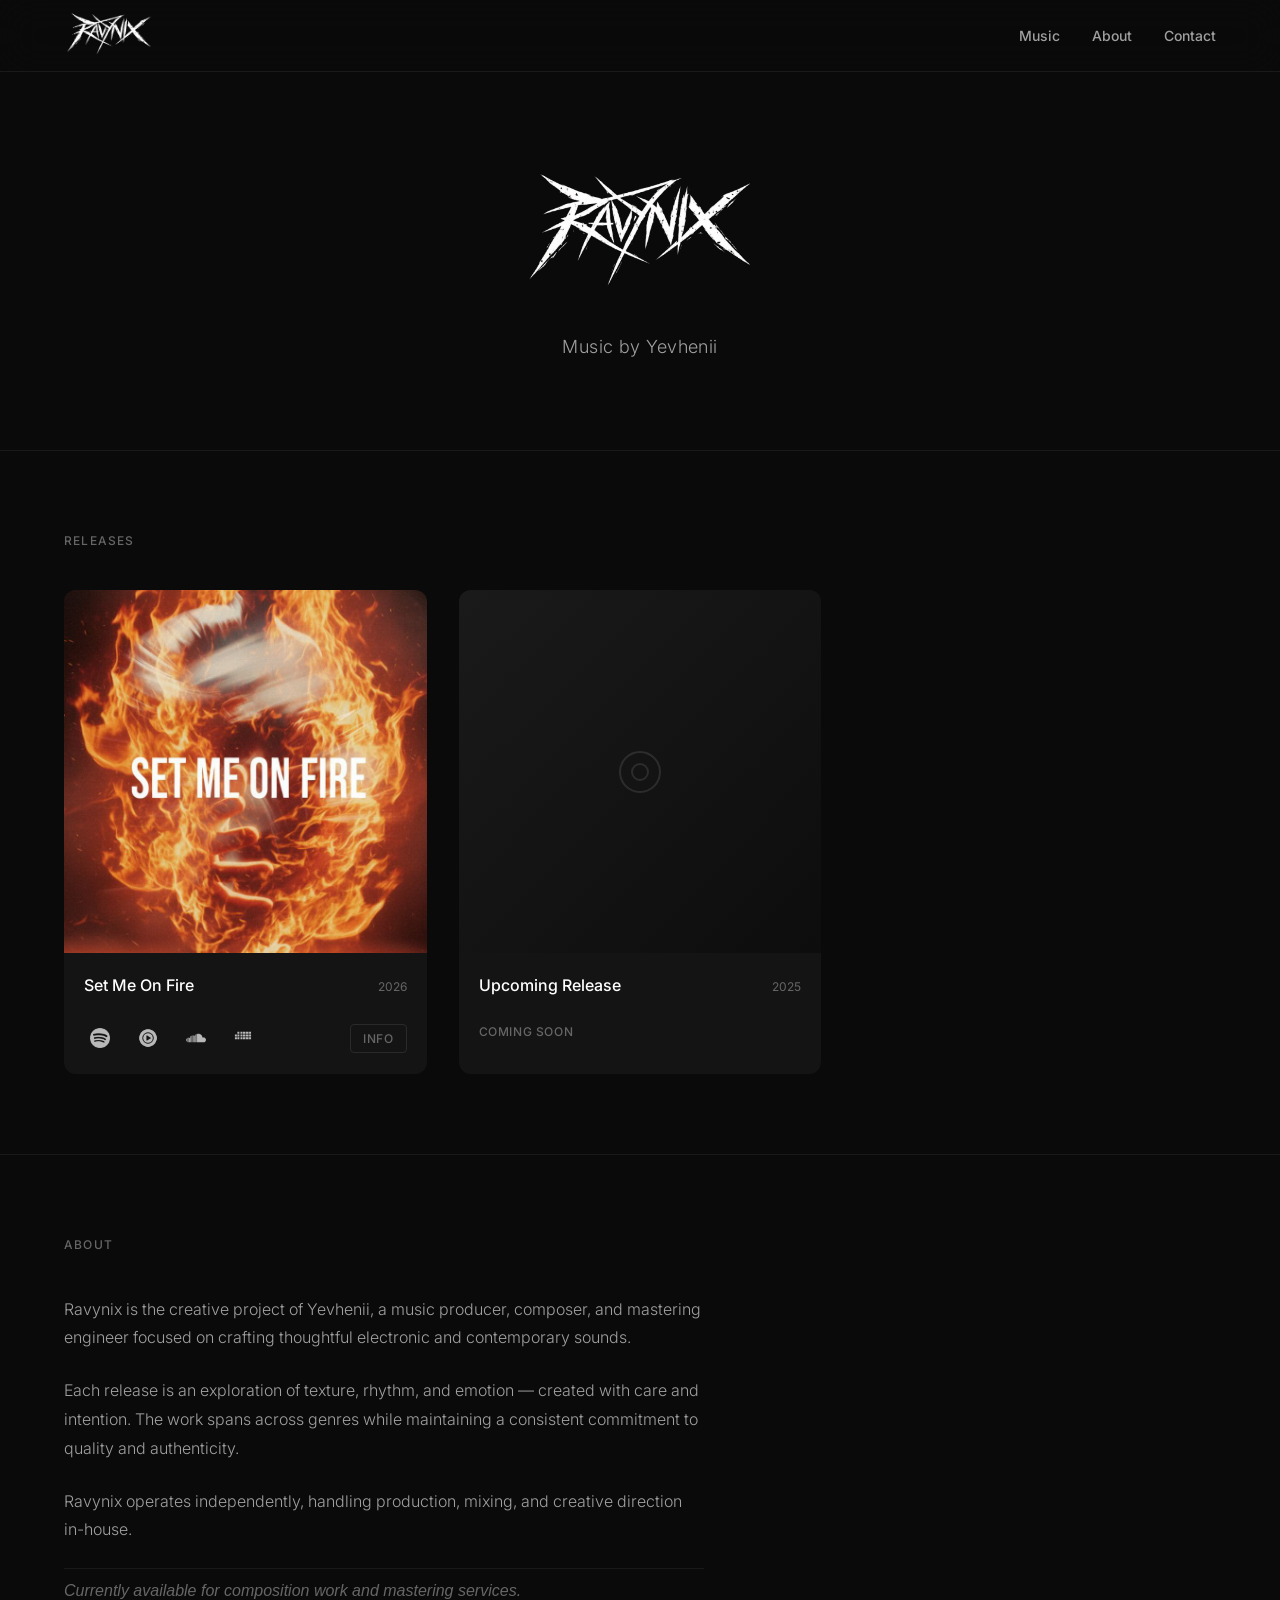
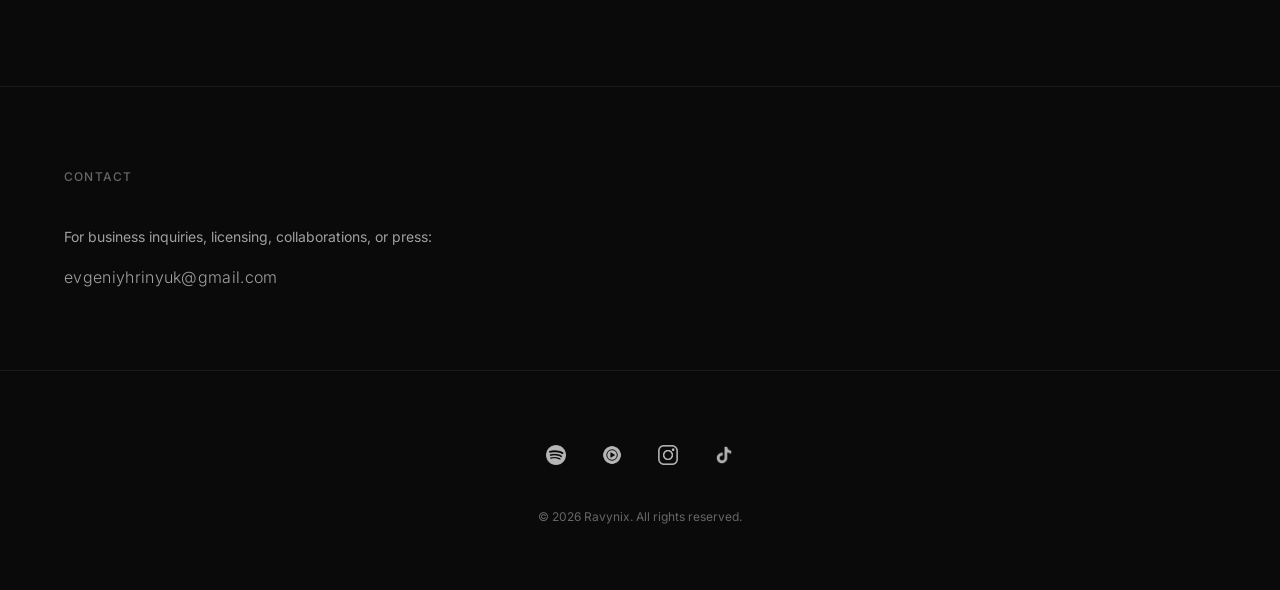
==== commit 3f3a6183: "Update social and streaming links Replace homepage YouTube link/icon with YouTube Music and update I" ====
--- a/index.html
+++ b/index.html
@@ -187,12 +187,12 @@
                     aria-label="Spotify" title="Spotify" target="_blank" rel="noopener">
                     <img src="assets/icons/spotify.png" alt="Spotify" class="social-icon">
                 </a>
-                <a href="https://www.youtube.com/channel/Ravynix031" class="social-link youtube-link"
-                    aria-label="YouTube" title="YouTube" target="_blank" rel="noopener">
-                    <img src="assets/icons/youtube.webp" alt="YouTube" class="social-icon">
-                </a>
-                <a href="https://instagram.com/ravy.nix031" class="social-link" aria-label="Instagram" target="_blank"
-                    rel="noopener">
+                <a href="https://music.youtube.com/channel/UCqXaMrhbLgI2hamLLG_idbw" class="social-link youtube-link"
+                    aria-label="YouTube Music" title="YouTube Music" target="_blank" rel="noopener">
+                    <img src="assets/icons/youtube-music.png" alt="YouTube Music" class="social-icon">
+                </a>
+                <a href="https://www.instagram.com/ravynix_music?igsh=MWNpZHd0ZGV5Nm80dQ==" class="social-link"
+                    aria-label="Instagram" target="_blank" rel="noopener">
                     <img src="assets/icons/instagram.png" alt="Instagram" class="social-icon">
                 </a>
                 <a href="https://www.tiktok.com/@ravynix_music?_r=1&_t=ZS-93J6O2OGV7c" class="social-link"
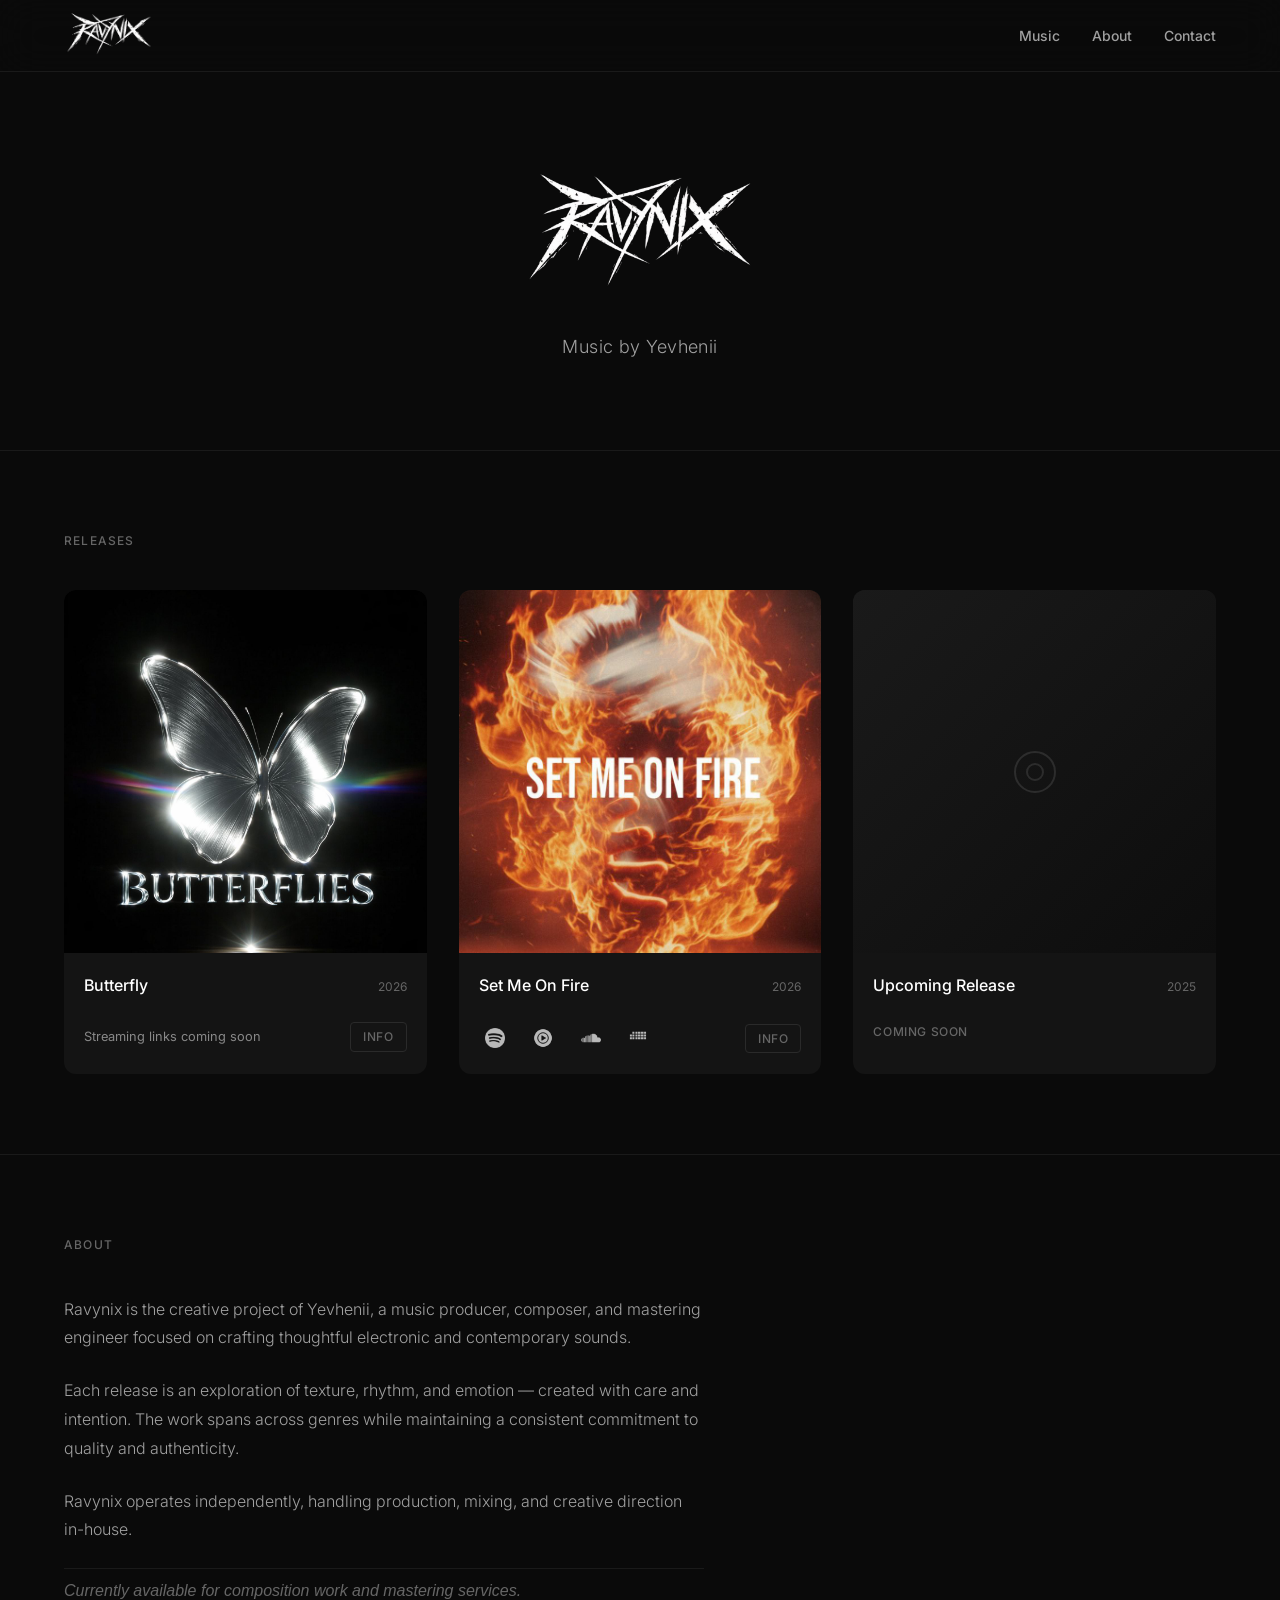
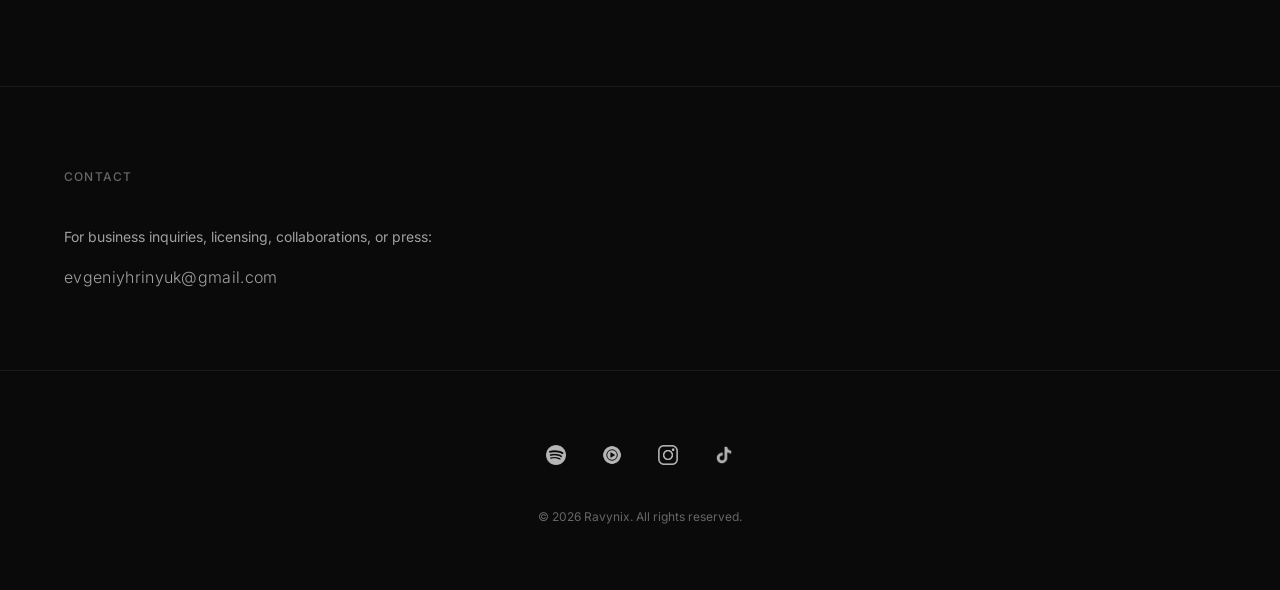
==== commit 5646c472: "Add 'Butterfly' release page and assets Add Butterfly release: new audio and cover assets (assets/au" ====
--- a/index.html
+++ b/index.html
@@ -59,6 +59,60 @@
             <h2 class="section-title">Releases</h2>
             <div class="music-grid">
 
+                <!-- Song Card: Butterfly -->
+                <article class="song-card" data-track="butterfly">
+                    <div class="song-cover">
+                        <img src="assets/covers/butterfly.jpg" alt="Butterfly — Cover Art" loading="lazy">
+                        <button class="play-button" aria-label="Play Butterfly">
+                            <svg class="play-icon" viewBox="0 0 24 24" fill="currentColor">
+                                <path d="M8 5v14l11-7z" />
+                            </svg>
+                            <svg class="pause-icon" viewBox="0 0 24 24" fill="currentColor">
+                                <path d="M6 19h4V5H6v14zm8-14v14h4V5h-4z" />
+                            </svg>
+                        </button>
+                    </div>
+                    <div class="song-info">
+                        <h3 class="song-title">Butterfly</h3>
+                        <span class="song-year">2026</span>
+                    </div>
+                    <!-- Audio Player -->
+                    <div class="audio-player" id="player-butterfly">
+                        <audio preload="metadata">
+                            <source src="assets/audio/butterfly.mp3" type="audio/mpeg">
+                        </audio>
+                        <div class="player-progress">
+                            <div class="progress-bar">
+                                <div class="progress-filled"></div>
+                            </div>
+                            <div class="player-time">
+                                <span class="time-current">0:00</span>
+                                <span class="time-duration">0:00</span>
+                            </div>
+                        </div>
+                        <div class="player-volume">
+                            <button class="volume-button" aria-label="Mute">
+                                <svg class="volume-icon" viewBox="0 0 24 24" fill="currentColor">
+                                    <path
+                                        d="M3 9v6h4l5 5V4L7 9H3zm13.5 3c0-1.77-1.02-3.29-2.5-4.03v8.05c1.48-.73 2.5-2.25 2.5-4.02zM14 3.23v2.06c2.89.86 5 3.54 5 6.71s-2.11 5.85-5 6.71v2.06c4.01-.91 7-4.49 7-8.77s-2.99-7.86-7-8.77z" />
+                                </svg>
+                                <svg class="mute-icon" viewBox="0 0 24 24" fill="currentColor">
+                                    <path
+                                        d="M16.5 12c0-1.77-1.02-3.29-2.5-4.03v2.21l2.45 2.45c.03-.2.05-.41.05-.63zm2.5 0c0 .94-.2 1.82-.54 2.64l1.51 1.51C20.63 14.91 21 13.5 21 12c0-4.28-2.99-7.86-7-8.77v2.06c2.89.86 5 3.54 5 6.71zM4.27 3L3 4.27 7.73 9H3v6h4l5 5v-6.73l4.25 4.25c-.67.52-1.42.93-2.25 1.18v2.06c1.38-.31 2.63-.95 3.69-1.81L19.73 21 21 19.73l-9-9L4.27 3zM12 4L9.91 6.09 12 8.18V4z" />
+                                </svg>
+                            </button>
+                            <input type="range" class="volume-slider" min="0" max="1" step="0.1" value="1"
+                                aria-label="Volume">
+                        </div>
+                    </div>
+                    <div class="song-platforms">
+                        <span style="font-size: 0.8rem; color: #888; margin-right: auto;">Streaming links coming
+                            soon</span>
+                        <a href="music/butterfly/" class="info-link" aria-label="Press & Lyrics"
+                            title="Press Kit & Lyrics">Info</a>
+                    </div>
+                </article>
+
                 <!-- Song Card: Set Me On Fire -->
                 <article class="song-card" data-track="set-me-on-fire">
                     <div class="song-cover">
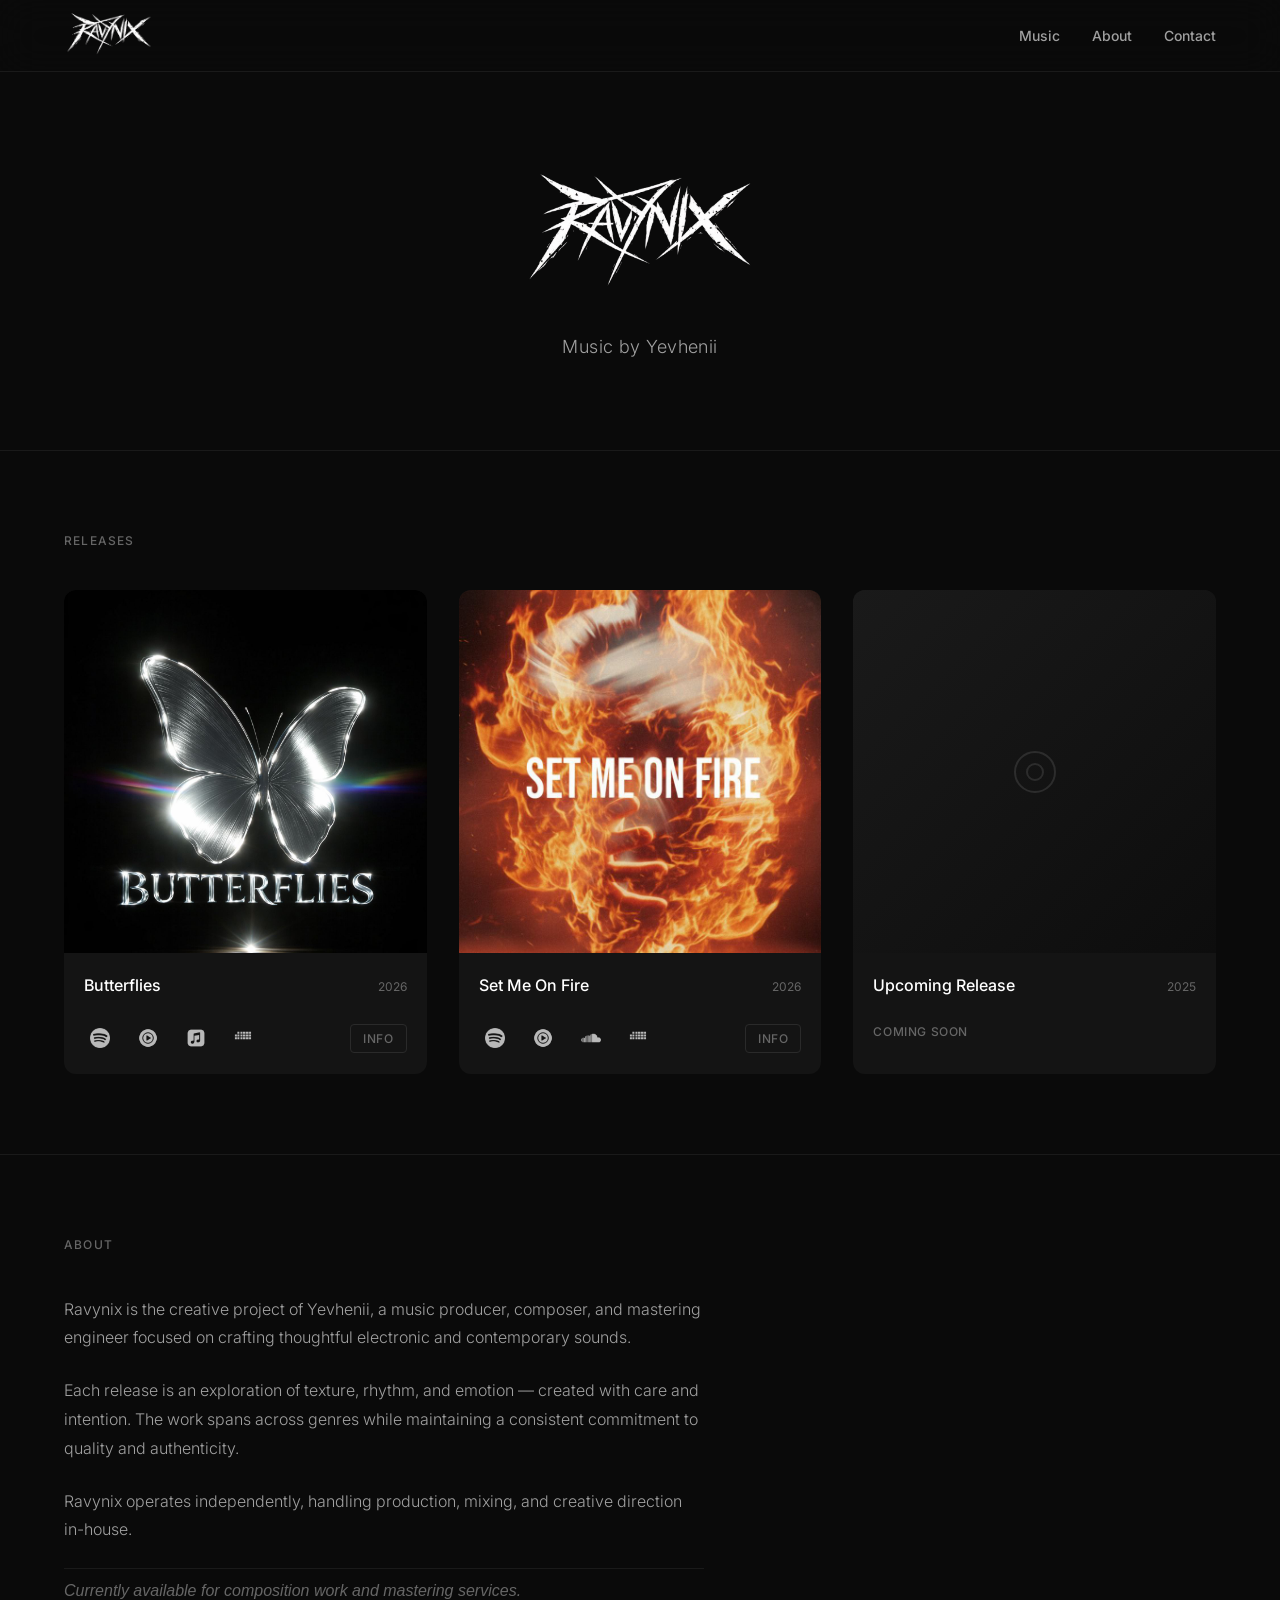
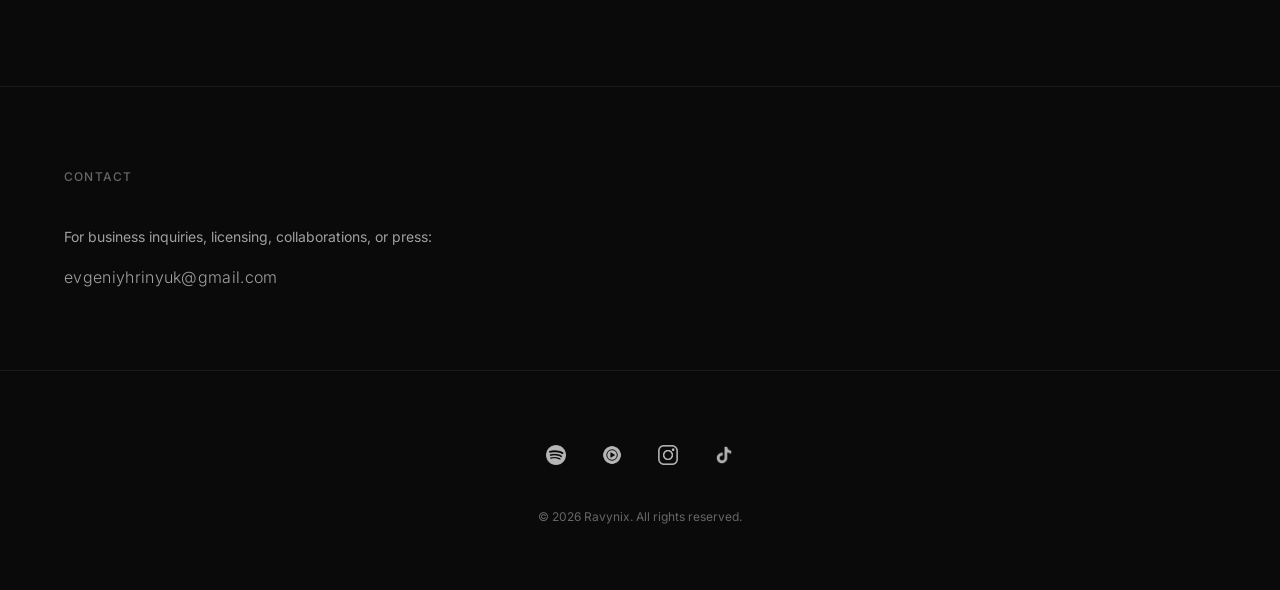
==== commit bb93e74c: "Add Butterflies release links" ====
--- a/index.html
+++ b/index.html
@@ -59,11 +59,11 @@
             <h2 class="section-title">Releases</h2>
             <div class="music-grid">
 
-                <!-- Song Card: Butterfly -->
+                <!-- Song Card: Butterflies -->
                 <article class="song-card" data-track="butterfly">
                     <div class="song-cover">
-                        <img src="assets/covers/butterfly.jpg" alt="Butterfly — Cover Art" loading="lazy">
-                        <button class="play-button" aria-label="Play Butterfly">
+                        <img src="assets/covers/butterfly.jpg" alt="Butterflies — Cover Art" loading="lazy">
+                        <button class="play-button" aria-label="Play Butterflies">
                             <svg class="play-icon" viewBox="0 0 24 24" fill="currentColor">
                                 <path d="M8 5v14l11-7z" />
                             </svg>
@@ -73,7 +73,7 @@
                         </button>
                     </div>
                     <div class="song-info">
-                        <h3 class="song-title">Butterfly</h3>
+                        <h3 class="song-title">Butterflies</h3>
                         <span class="song-year">2026</span>
                     </div>
                     <!-- Audio Player -->
@@ -106,8 +106,24 @@
                         </div>
                     </div>
                     <div class="song-platforms">
-                        <span style="font-size: 0.8rem; color: #888; margin-right: auto;">Streaming links coming
-                            soon</span>
+                        <a href="https://open.spotify.com/track/3XhHZi7oKHgah2dhGVtCaO?si=fdb2e0aa0bd44dd9"
+                            class="platform-link" aria-label="Listen on Spotify" title="Spotify" target="_blank"
+                            rel="noopener">
+                            <img src="assets/icons/spotify.png" alt="Spotify" class="platform-icon">
+                        </a>
+                        <a href="https://music.youtube.com/watch?v=jiP7Gycjufk&si=JDTRlrvtSlWmsN7i"
+                            class="platform-link" aria-label="Listen on YouTube Music" title="YouTube Music"
+                            target="_blank" rel="noopener">
+                            <img src="assets/icons/youtube-music.png" alt="YouTube Music" class="platform-icon">
+                        </a>
+                        <a href="https://music.apple.com/us/song/butterflies/1878418850" class="platform-link"
+                            aria-label="Listen on Apple Music" title="Apple Music" target="_blank" rel="noopener">
+                            <img src="assets/icons/apple-music.png" alt="Apple Music" class="platform-icon">
+                        </a>
+                        <a href="https://link.deezer.com/s/32Fr5yVju4ryh3SMzBtPa" class="platform-link"
+                            aria-label="Listen on Deezer" title="Deezer" target="_blank" rel="noopener">
+                            <img src="assets/icons/deezer.svg" alt="Deezer" class="platform-icon">
+                        </a>
                         <a href="music/butterfly/" class="info-link" aria-label="Press & Lyrics"
                             title="Press Kit & Lyrics">Info</a>
                     </div>
@@ -263,4 +279,4 @@
     <script src="js/main.js"></script>
 </body>
 
-</html>+</html>
--- a/css/styles.css
+++ b/css/styles.css
@@ -323,7 +323,6 @@
 
 .song-card:hover {
     background-color: var(--color-bg-elevated);
-    transform: translateY(-2px);
 }
 
 .song-card:hover .song-cover img {
